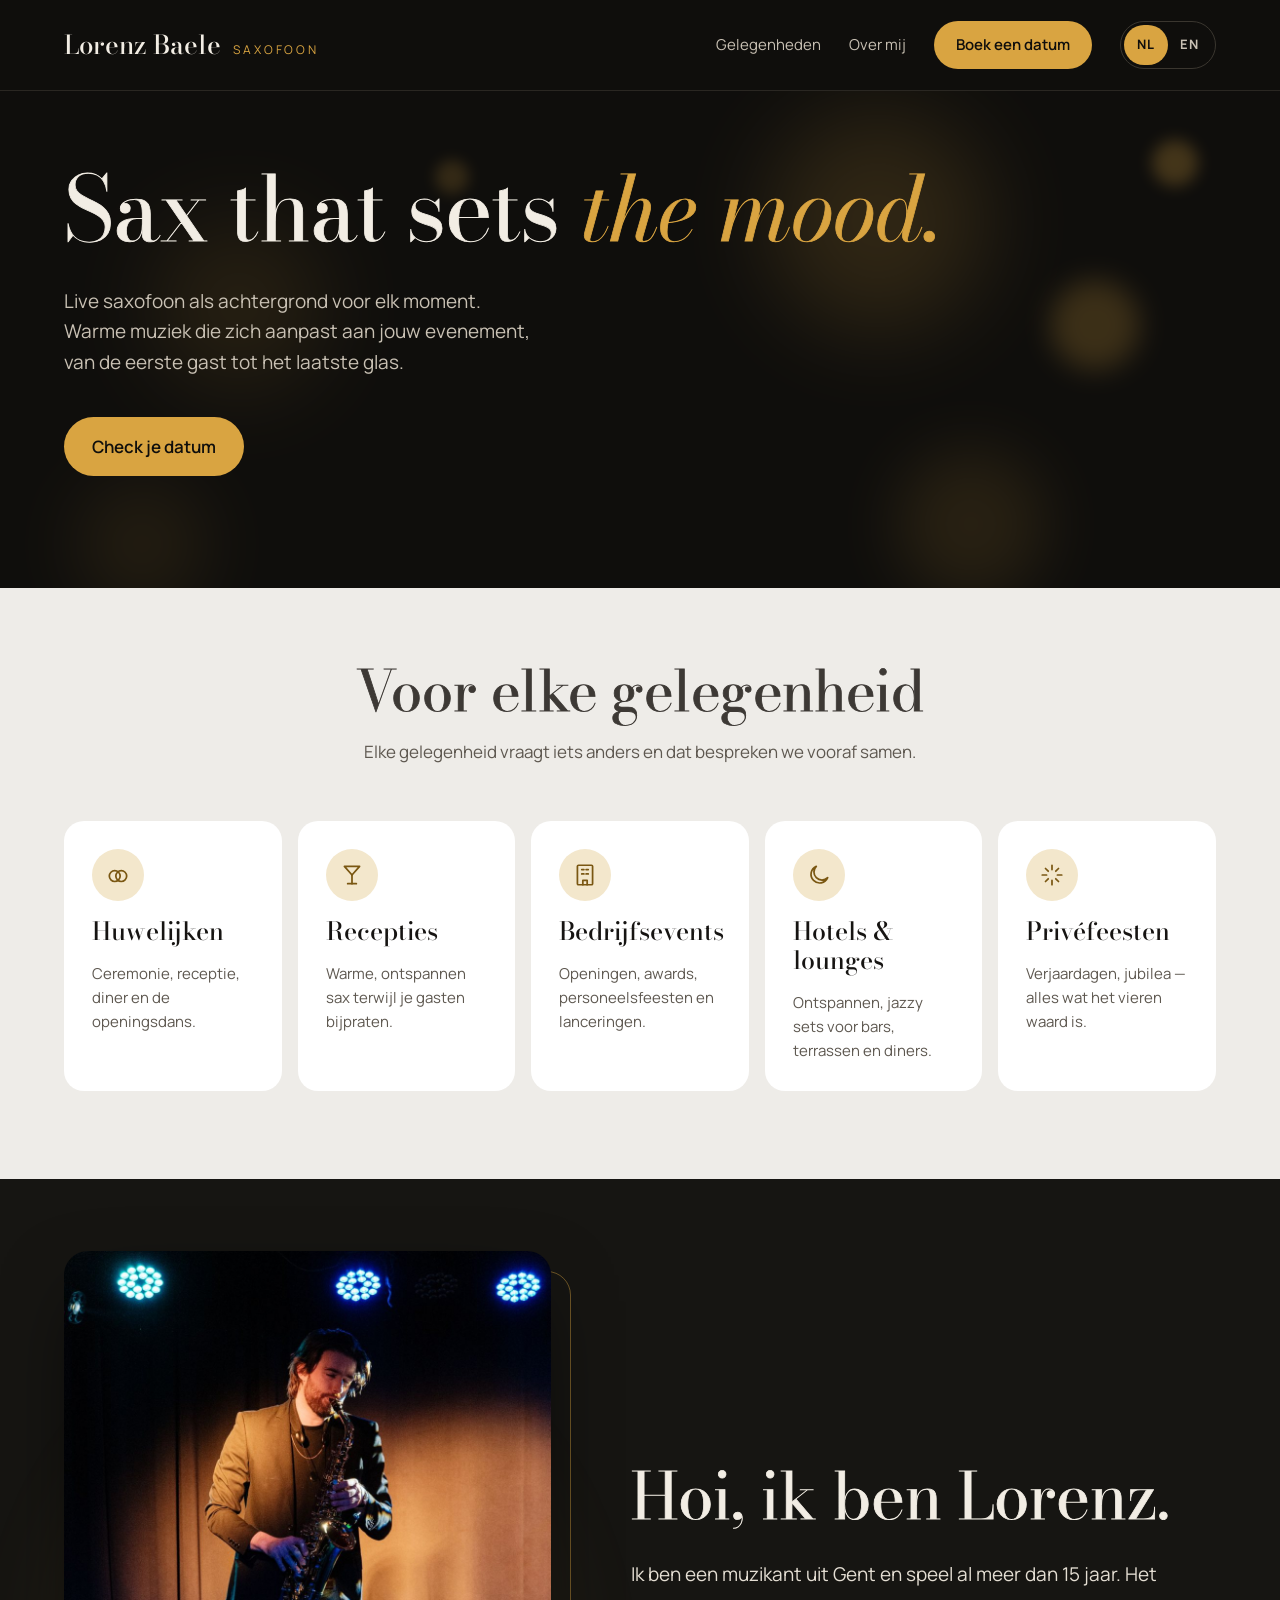
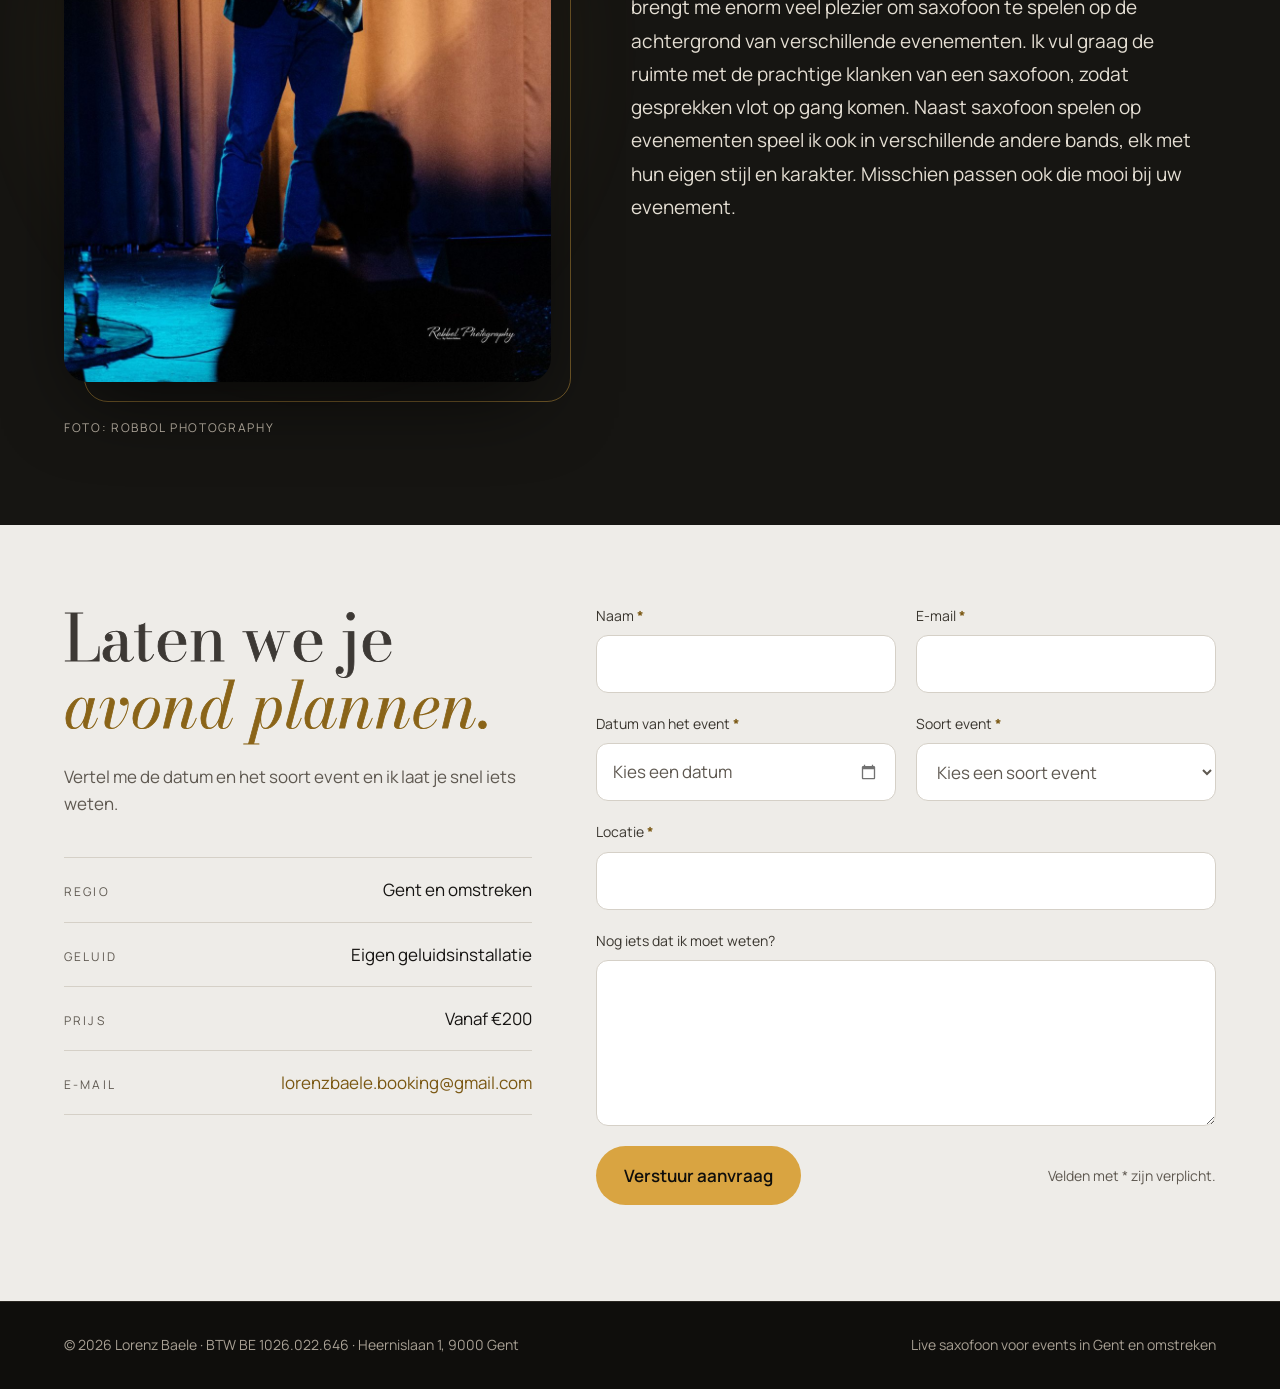
==== index.html @ 1023969e "Stage photo in about section and share preview - Replace the round portrait with a full stage photo," ====
<!doctype html>
<html lang="nl">
<head>
<meta charset="utf-8">
<meta name="viewport" content="width=device-width, initial-scale=1">
<title>Lorenz Baele — Live saxofoon</title>
<meta name="description" content="Live saxofoon als achtergrond voor elk moment, in Gent en omstreken. Warme muziek die zich aanpast aan jouw evenement.">
<meta name="theme-color" content="#0F0E0C">
<meta property="og:title" content="Lorenz Baele — Live saxofoon">
<meta property="og:description" content="Live saxofoon als achtergrond voor elk moment, in Gent en omstreken.">
<meta property="og:type" content="website">
<!-- Share image: switch to https://lorenzbaele.be/share.jpg once the domain is back -->
<meta property="og:image" content="https://lorenzbaele.github.io/lorenzbaele.be/share.jpg">
<meta property="og:image:width" content="1200">
<meta property="og:image:height" content="630">
<meta property="og:image:alt" content="Lorenz Baele speelt saxofoon op een podium">
<meta name="twitter:card" content="summary_large_image">
<link rel="preconnect" href="https://fonts.googleapis.com">
<link rel="preconnect" href="https://fonts.gstatic.com" crossorigin>
<link href="https://fonts.googleapis.com/css2?family=Bodoni+Moda:ital,opsz,wght@0,6..96,400..700;1,6..96,400..700&amp;family=Manrope:wght@400;500;600;700&amp;display=swap" rel="stylesheet">
<link rel="stylesheet" href="style.css">
</head>
<body>

<header class="site-header">
  <div class="container header-inner">
    <a href="#top" class="logo">
      <span class="logo-name">Lorenz Baele</span>
      <span class="logo-sub" data-i18n="logoSub">Saxofoon</span>
    </a>
    <div class="header-right">
      <nav class="main-nav" aria-label="Menu">
        <a href="#occasions" data-i18n="navOcc">Gelegenheden</a>
        <a href="#videos" data-i18n="navVid" hidden>Video's</a>
        <a href="#reviews" data-i18n="navRev" hidden>Reviews</a>
        <a href="#about" data-i18n="navAbout">Over mij</a>
        <a href="#contact" class="btn btn-gold btn-small" data-i18n="navBook">Boek een datum</a>
      </nav>
      <div class="lang-toggle" role="group" aria-label="Taal" data-i18n-attr="aria-label:langLabel">
        <button type="button" data-lang="nl" aria-pressed="true">NL</button>
        <button type="button" data-lang="en" aria-pressed="false">EN</button>
      </div>
    </div>
  </div>
</header>

<main>

  <div class="hero-wrap">
    <div class="bokeh" aria-hidden="true">
      <span style="left: 60%; top: 4%; width: 220px; height: 220px; opacity: 0.16; filter: blur(47px)"></span>
      <span style="left: 82%; top: 38%; width: 90px; height: 90px; opacity: 0.22; filter: blur(14px)"></span>
      <span style="left: 90%; top: 10%; width: 46px; height: 46px; opacity: 0.26; filter: blur(8px)"></span>
      <span style="left: 70%; top: 72%; width: 150px; height: 150px; opacity: 0.12; filter: blur(32px)"></span>
      <span style="left: 34%; top: 14%; width: 34px; height: 34px; opacity: 0.18; filter: blur(7px)"></span>
      <span style="left: 6%; top: 78%; width: 130px; height: 130px; opacity: 0.1; filter: blur(38px)"></span>
      <span style="left: 12%; top: 26%; width: 170px; height: 170px; opacity: 0.12; filter: blur(48px)"></span>
    </div>
    <section id="top" class="container hero">
      <div class="hero-text">
        <h1 lang="en" class="title">Sax that sets <em>the mood.</em></h1>
        <p class="hero-lead" data-i18n="heroLead">Live saxofoon als achtergrond voor elk moment. Warme muziek die zich aanpast aan jouw evenement, van de eerste gast tot het laatste glas.</p>
        <div class="hero-buttons">
          <a href="#contact" class="btn btn-gold" data-i18n="ctaPrimary">Check je datum</a>
          <a href="#videos" class="btn btn-outline" data-i18n="ctaSecondary" hidden>Bekijk video's</a>
        </div>
      </div>
      <!-- Banner video: verborgen tot er een video is, zie README.md -->
      <div class="hero-media" hidden>
        <div class="hero-video"></div>
      </div>
    </section>
  </div>

  <section id="occasions" class="section section-light">
    <div class="container">
      <div class="section-head">
        <h2 class="title title-gray" data-i18n="occTitle">Voor elke gelegenheid</h2>
        <p class="section-lead" data-i18n="occLead">Elke gelegenheid vraagt iets anders en dat bespreken we vooraf samen.</p>
      </div>
      <div class="cards">
        <div class="card">
          <div class="card-icon"><svg width="26" height="26" viewBox="0 0 24 24" fill="none" stroke="currentColor" stroke-width="1.6" stroke-linecap="round" stroke-linejoin="round" aria-hidden="true"><circle cx="9" cy="13" r="5"/><circle cx="15" cy="13" r="5"/></svg></div>
          <h3 data-i18n="o1t">Huwelijken</h3>
          <p data-i18n="o1d">Ceremonie, receptie, diner en de openingsdans.</p>
        </div>
        <div class="card">
          <div class="card-icon"><svg width="26" height="26" viewBox="0 0 24 24" fill="none" stroke="currentColor" stroke-width="1.6" stroke-linecap="round" stroke-linejoin="round" aria-hidden="true"><path d="M5 4h14l-7 8z"/><path d="M12 12v8"/><path d="M8 20h8"/></svg></div>
          <h3 data-i18n="o2t">Recepties</h3>
          <p data-i18n="o2d">Warme, ontspannen sax terwijl je gasten bijpraten.</p>
        </div>
        <div class="card">
          <div class="card-icon"><svg width="26" height="26" viewBox="0 0 24 24" fill="none" stroke="currentColor" stroke-width="1.6" stroke-linecap="round" stroke-linejoin="round" aria-hidden="true"><rect x="5" y="3" width="14" height="18" rx="1"/><path d="M9 7h2M13 7h2M9 11h2M13 11h2"/><path d="M10 21v-4h4v4"/></svg></div>
          <h3 data-i18n="o3t">Bedrijfsevents</h3>
          <p data-i18n="o3d">Openingen, awards, personeelsfeesten en lanceringen.</p>
        </div>
        <div class="card">
          <div class="card-icon"><svg width="26" height="26" viewBox="0 0 24 24" fill="none" stroke="currentColor" stroke-width="1.6" stroke-linecap="round" stroke-linejoin="round" aria-hidden="true"><path d="M20 14.5A8 8 0 1 1 9.5 4a6.5 6.5 0 0 0 10.5 10.5z"/></svg></div>
          <h3 data-i18n="o4t">Hotels &amp; lounges</h3>
          <p data-i18n="o4d">Ontspannen, jazzy sets voor bars, terrassen en diners.</p>
        </div>
        <div class="card">
          <div class="card-icon"><svg width="26" height="26" viewBox="0 0 24 24" fill="none" stroke="currentColor" stroke-width="1.6" stroke-linecap="round" stroke-linejoin="round" aria-hidden="true"><path d="M12 3v4M12 17v4M3 12h4M17 12h4M6 6l2.5 2.5M15.5 15.5L18 18M6 18l2.5-2.5M15.5 8.5L18 6"/></svg></div>
          <h3 data-i18n="o5t">Privéfeesten</h3>
          <p data-i18n="o5d">Verjaardagen, jubilea — alles wat het vieren waard is.</p>
        </div>
      </div>
    </div>
  </section>

  <!-- Video's: verborgen tot er video's zijn, zie README.md -->
  <section id="videos" class="section section-dark" hidden>
    <div class="container">
      <h2 class="title"><span data-i18n="vidTitleA">Bekijk me</span> <em data-i18n="vidTitleB">live</em></h2>
      <p class="videos-lead"><span data-i18n="vidLead">De eerste video's zijn in de maak. Benieuwd hoe het klinkt?</span> <a href="#contact" class="text-link" data-i18n="vidLink">Stuur me een bericht →</a></p>
      <!-- Video's: vervang een "video-ph" blok door een YouTube-embed, zie README.md -->
      <div class="videos">
        <figure class="video-main">
          <div class="video-ph"><span class="play-ring"><svg width="26" height="26" viewBox="0 0 24 24" fill="none" stroke="currentColor" stroke-width="1.5" stroke-linejoin="round" aria-hidden="true"><path d="M8 5l11 7-11 7z"/></svg></span></div>
          <figcaption><span class="video-title video-title-big" data-i18n="v1">Huwelijk — receptie</span><span class="video-meta" data-i18n="vMeta">Video volgt binnenkort</span></figcaption>
        </figure>
        <div class="video-side">
          <figure>
            <div class="video-ph"><svg width="26" height="26" viewBox="0 0 24 24" fill="none" stroke="currentColor" stroke-width="1.5" stroke-linejoin="round" aria-hidden="true"><path d="M8 5l11 7-11 7z"/></svg></div>
            <figcaption><span class="video-title" data-i18n="v2">Bedrijfsevent</span><span class="video-meta" data-i18n="vMeta">Video volgt binnenkort</span></figcaption>
          </figure>
          <figure>
            <div class="video-ph"><svg width="26" height="26" viewBox="0 0 24 24" fill="none" stroke="currentColor" stroke-width="1.5" stroke-linejoin="round" aria-hidden="true"><path d="M8 5l11 7-11 7z"/></svg></div>
            <figcaption><span class="video-title" data-i18n="v3">Hotel lounge</span><span class="video-meta" data-i18n="vMeta">Video volgt binnenkort</span></figcaption>
          </figure>
        </div>
      </div>
    </div>
  </section>

  <!-- Reviews: verborgen tot er echte reviews zijn, zie README.md -->
  <section id="reviews" class="section section-white" hidden>
    <div class="container section-head">
      <h2 class="title title-gray" data-i18n="revTitle">Reviews</h2>
    </div>
    <div class="marquee">
      <div class="marquee-track" id="reviews-track"></div>
    </div>
  </section>

  <section id="about" class="section section-dark">
    <div class="container about">
      <figure class="about-photo reveal">
        <div class="about-photo-media">
          <div class="about-photo-frame">
            <img src="lorenz-live.jpg" alt="Lorenz Baele speelt saxofoon op een podium" data-i18n-attr="alt:portraitAlt" width="1000" height="1500" loading="lazy">
          </div>
        </div>
        <figcaption><span data-i18n="photoCredit">Foto</span>: Robbol Photography</figcaption>
      </figure>
      <div class="about-body reveal">
        <h2 class="title title-about" data-i18n="aboutTitle">Hoi, ik ben Lorenz.</h2>
        <p class="about-text" data-i18n="aboutP1"></p>
      </div>
    </div>
  </section>

  <section id="contact" class="section section-light">
    <div class="container contact-inner">
      <div class="contact-info">
        <h2 class="title title-gray title-contact"><span data-i18n="contactTitleA">Laten we je</span> <em data-i18n="contactTitleB">avond plannen.</em></h2>
        <p class="contact-lead" data-i18n="contactLead">Vertel me de datum en het soort event en ik laat je snel iets weten.</p>
        <dl class="facts">
          <div><dt data-i18n="lblRegion">Regio</dt><dd data-i18n="regionText">Gent en omstreken</dd></div>
          <div><dt data-i18n="lblSound">Geluid</dt><dd data-i18n="soundText">Eigen geluidsinstallatie</dd></div>
          <div><dt data-i18n="priceLabel">Prijs</dt><dd data-i18n="priceText">Vanaf €200</dd></div>
          <div><dt data-i18n="lblEmail">E-mail</dt><dd><a href="mailto:lorenzbaele.booking@gmail.com">lorenzbaele.booking@gmail.com</a></dd></div>
        </dl>
      </div>
      <form class="booking-form" id="booking-form" novalidate>
        <div class="field"><label for="f-name" class="is-required" data-i18n="fName">Naam</label><input id="f-name" name="name" type="text" autocomplete="name" maxlength="100" required aria-describedby="err-name"><p class="field-error" id="err-name" hidden></p></div>
        <div class="field"><label for="f-email" class="is-required" data-i18n="fEmail">E-mail</label><input id="f-email" name="email" type="email" autocomplete="email" maxlength="254" required aria-describedby="err-email"><p class="field-error" id="err-email" hidden></p></div>
        <div class="field"><label for="f-date" class="is-required" data-i18n="fDate">Datum van het event</label><div class="date-wrap is-empty"><input id="f-date" name="date" type="date" required aria-describedby="err-date"><span class="date-placeholder" data-i18n="datePlaceholder" aria-hidden="true">Kies een datum</span></div><p class="field-error" id="err-date" hidden></p></div>
        <div class="field"><label for="f-type" class="is-required" data-i18n="fType">Soort event</label><select id="f-type" name="type" data-options="options" required aria-describedby="err-type"></select><p class="field-error" id="err-type" hidden></p></div>
        <div class="field field-wide"><label for="f-loc" class="is-required" data-i18n="fLoc">Locatie</label><input id="f-loc" name="location" type="text" maxlength="150" required aria-describedby="err-location"><p class="field-error" id="err-location" hidden></p></div>
        <div class="field field-wide"><label for="f-msg" data-i18n="fMsg">Nog iets dat ik moet weten?</label><textarea id="f-msg" name="message" rows="5" maxlength="2000"></textarea></div>
        <!-- Spam trap: hidden from visitors, bots tick it and Web3Forms drops the submission -->
        <input type="checkbox" name="botcheck" tabindex="-1" autocomplete="off" hidden>
        <div class="form-footer field-wide">
          <button type="submit" class="btn btn-gold" data-i18n="fSend">Verstuur aanvraag</button>
          <p class="form-note" data-i18n="formNote">Velden met * zijn verplicht.</p>
        </div>
        <p class="form-status field-wide" id="form-status" role="status" hidden></p>
      </form>
    </div>
  </section>

</main>

<footer class="site-footer">
  <div class="container footer-inner">
    <span>© 2026 Lorenz Baele · <span data-i18n="vatLabel">BTW</span> BE 1026.022.646 · Heernislaan 1, 9000 Gent</span>
    <span data-i18n="footer">Live saxofoon voor events in Gent en omstreken</span>
  </div>
</footer>

<script src="main.js"></script>
</body>
</html>
---- style.css ----
/* ===== Lorenz Baele — website ===== */

:root {
  --ink-950: #0F0E0C;
  --ink-900: #161512;
  --ink-850: #1A1815;
  --ink-800: #22201B;
  --line-dark: #2A2722;
  --line-dark-2: #3A362F;
  --line-dark-3: #4A453C;

  --cream: #F2EDE4;
  --cream-2: #E4DED3;
  --muted-on-dark: #C9C1B4;
  --muted-on-dark-2: #A8A094;

  --paper: #EEECE8;
  --white: #FFFFFF;
  --gold-tint: #F3E7CC;
  --line-light: #D5D0C7;

  --text-on-light: #161412;
  --title-gray: #3D3935;
  --muted-on-light: #5E5850;
  --label-on-light: #3A362F;

  --gold: #D9A441;
  --gold-hover: #F0C46A;
  --gold-dark: #7A5712;
  --gold-dark-2: #8A6418;

  --serif: 'Bodoni Moda', Georgia, serif;
  --sans: 'Manrope', system-ui, -apple-system, 'Segoe UI', sans-serif;
}

*, *::before, *::after { box-sizing: border-box; }

/* Elements with the hidden attribute stay hidden, even when a class sets display */
[hidden] { display: none !important; }

html { scroll-behavior: smooth; }
@media (prefers-reduced-motion: reduce) { html { scroll-behavior: auto; } }

body {
  margin: 0;
  background: var(--ink-950);
  color: var(--cream);
  font-family: var(--sans);
  font-size: 17px;
  line-height: 1.6;
  -webkit-font-smoothing: antialiased;
}

img { max-width: 100%; }
a { color: var(--gold); }
a:hover { color: var(--gold-hover); }
input, select, textarea, button { font: inherit; }
:focus-visible { outline: 2px solid var(--gold); outline-offset: 3px; }

section[id] { scroll-margin-top: 16px; }

.container { max-width: 1200px; margin: 0 auto; padding-left: 24px; padding-right: 24px; }

/* ----- Titles ----- */
.title {
  margin: 0;
  font-family: var(--serif);
  font-weight: 400;
  -webkit-text-stroke: 0.8px currentColor;
  line-height: 1.1;
}
.title em { color: var(--gold); }
.title-gray { color: var(--title-gray); }

/* ----- Buttons ----- */
.btn {
  display: inline-block;
  text-decoration: none;
  font-weight: 600;
  border-radius: 999px;
  padding: 16px 28px;
  border: 0;
  cursor: pointer;
}
.btn-gold { background: var(--gold); color: var(--ink-950); }
.btn-gold:hover { background: var(--gold-hover); color: var(--ink-950); }
.btn-outline { color: var(--cream); border: 1px solid var(--line-dark-3); padding: 15px 28px; }
.btn-outline:hover { color: var(--cream); border-color: var(--gold); }
.btn-small { padding: 12px 22px; }

/* ----- Header ----- */
.site-header { border-bottom: 1px solid var(--line-dark); }
.header-inner {
  padding-top: 16px; padding-bottom: 16px;
  display: flex; flex-wrap: wrap; align-items: center; justify-content: space-between;
  gap: 12px 32px;
}
.logo { text-decoration: none; color: var(--cream); display: flex; align-items: baseline; gap: 12px; padding: 8px 0; }
.logo:hover { color: var(--cream); }
.logo-name { font-family: var(--serif); font-size: 26px; font-weight: 500; }
.logo-sub { font-size: 12px; letter-spacing: 0.24em; text-transform: uppercase; color: var(--gold); }
.header-right { display: flex; flex-wrap: wrap; align-items: center; gap: 12px 28px; }
.main-nav { display: flex; flex-wrap: wrap; align-items: center; gap: 0 28px; font-size: 15px; }
.main-nav a:not(.btn) { color: var(--muted-on-dark); text-decoration: none; padding: 12px 0; }
.main-nav a:not(.btn):hover { color: var(--cream); }

.lang-toggle { display: flex; border: 1px solid var(--line-dark-2); border-radius: 999px; padding: 3px; }
.lang-toggle button {
  min-height: 40px; min-width: 44px; border: 0; border-radius: 999px; padding: 0 12px;
  font-size: 13px; font-weight: 700; letter-spacing: 0.08em; cursor: pointer;
  background: transparent; color: var(--muted-on-dark);
}
.lang-toggle button[aria-pressed="true"] { background: var(--gold); color: var(--ink-950); }

/* ----- Hero ----- */
.hero-wrap { position: relative; overflow: hidden; }
.bokeh { position: absolute; inset: 0; pointer-events: none; }
.bokeh span { position: absolute; border-radius: 999px; background: var(--gold); }

.hero {
  position: relative;
  padding-top: 72px; padding-bottom: 112px;
  display: flex; flex-wrap: wrap; gap: 56px; align-items: center;
}
.hero-text { flex: 1 1 440px; min-width: 0; }
.hero h1 { font-size: clamp(52px, 7vw, 100px); line-height: 1.02; letter-spacing: -0.01em; }
.hero-lead { margin: 32px 0 0; max-width: 480px; color: var(--muted-on-dark); font-size: 19px; }
.hero-buttons { margin-top: 40px; display: flex; flex-wrap: wrap; gap: 12px; }

.hero-media { flex: 1 1 420px; min-width: 0; display: flex; justify-content: center; }
.hero-video {
  position: relative;
  width: 100%; max-width: 440px;
  aspect-ratio: 3 / 4;
  border-radius: 24px;
  overflow: hidden;
  background: var(--ink-850);
}
.hero-video iframe {
  position: absolute; left: 0; top: 50%;
  width: 100%; aspect-ratio: 9 / 16; height: auto;
  transform: translateY(-50%);
  border: 0;
  pointer-events: none;
}

/* ----- Sections ----- */
.section { padding: 72px 0 88px; }
.section-light { background: var(--paper); color: var(--text-on-light); }
.section-white { background: var(--white); color: var(--text-on-light); }
.section-dark { background: var(--ink-900); color: var(--cream); }

.section-head { text-align: center; margin-bottom: 56px; }
.section-head .title { font-size: clamp(36px, 4.5vw, 56px); margin-bottom: 16px; }
.section-lead { margin: 0 auto; max-width: 720px; color: var(--muted-on-light); }

/* ----- Occasions ----- */
.cards { display: grid; grid-template-columns: repeat(auto-fit, minmax(200px, 1fr)); gap: 16px; }
.card { background: var(--white); border-radius: 20px; padding: 28px; display: flex; flex-direction: column; gap: 16px; }
.card-icon {
  width: 52px; height: 52px; border-radius: 999px; background: var(--gold-tint); color: var(--gold-dark);
  display: flex; align-items: center; justify-content: center;
}
.card h3 { margin: 0; font-family: var(--serif); font-weight: 500; font-size: 25px; line-height: 1.15; }
.card p { margin: 0; color: var(--muted-on-light); font-size: 15px; }

/* ----- Videos ----- */
#videos .title { font-size: clamp(36px, 4.5vw, 56px); margin-bottom: 16px; }
.videos-lead { margin: 0 0 48px; color: var(--muted-on-dark); max-width: 560px; }
.text-link { font-weight: 600; text-decoration: none; white-space: nowrap; }
.videos { display: flex; flex-wrap: wrap; gap: 24px; }
.videos figure { margin: 0; }
.video-main { flex: 2 1 560px; min-width: 0; }
.video-side { flex: 1 1 300px; min-width: 0; display: flex; flex-direction: column; gap: 24px; }
.video-ph {
  aspect-ratio: 16 / 9; background: var(--ink-800); border-radius: 20px; color: var(--gold);
  display: flex; align-items: center; justify-content: center; overflow: hidden;
}
.video-ph iframe { width: 100%; height: 100%; border: 0; }
.play-ring {
  width: 80px; height: 80px; border-radius: 999px; border: 1px solid var(--gold);
  display: flex; align-items: center; justify-content: center;
}
.videos figcaption { margin-top: 12px; display: flex; justify-content: space-between; gap: 16px; flex-wrap: wrap; }
.video-main figcaption { margin-top: 16px; }
.video-title { font-family: var(--serif); font-size: 19px; }
.video-title-big { font-size: 22px; }
.video-meta { color: var(--muted-on-dark-2); font-size: 14px; }

/* ----- Reviews ----- */
#reviews .section-head { margin-bottom: 44px; }
#reviews .section-head .title { margin-bottom: 0; }
.marquee { overflow: hidden; }
.marquee-track { display: flex; width: max-content; animation: marquee 90s linear infinite; }
.marquee:hover .marquee-track { animation-play-state: paused; }
@keyframes marquee { from { transform: translateX(0); } to { transform: translateX(-50%); } }
@media (prefers-reduced-motion: reduce) {
  .marquee-track { animation: none; }
  .marquee { overflow-x: auto; }
}
.review { padding-right: 20px; }
.review figure {
  margin: 0; width: 360px; background: var(--paper); border-radius: 20px; padding: 28px;
  display: flex; flex-direction: column; gap: 20px; height: 100%;
}
.stars { display: flex; gap: 4px; color: var(--gold); }
.review blockquote { margin: 0; font-family: var(--serif); font-style: italic; font-size: 22px; line-height: 1.35; }
.review figcaption { font-size: 12px; letter-spacing: 0.14em; text-transform: uppercase; color: var(--muted-on-light); }

/* ----- About ----- */
.about {
  display: grid; grid-template-columns: minmax(0, 5fr) minmax(0, 6fr);
  gap: 80px; align-items: center;
}
#about { overflow: hidden; } /* the glow and frame reach past the edge on small screens */
.about-photo { margin: 0; }
.about-photo-media { position: relative; }
/* Soft gold glow behind the photo, like the stage light in it */
.about-photo-media::before {
  content: ""; position: absolute; inset: 10% -12% 0 -12%; z-index: 0;
  background: radial-gradient(closest-side, rgba(217, 164, 65, 0.22), transparent);
  filter: blur(30px); pointer-events: none;
}
/* Thin gold frame offset behind the photo */
.about-photo-media::after {
  content: ""; position: absolute; top: 20px; left: 20px; right: -20px; bottom: -20px; z-index: 0;
  border: 1px solid rgba(217, 164, 65, 0.45); border-radius: 24px; pointer-events: none;
}
.about-photo-frame {
  position: relative; z-index: 1; overflow: hidden; border-radius: 24px;
  aspect-ratio: 2 / 3; background: var(--ink-850);
  box-shadow: 0 30px 80px -20px rgba(0, 0, 0, 0.7);
}
.about-photo-frame img {
  display: block; width: 100%; height: 100%; object-fit: cover;
  transition: transform 1.6s cubic-bezier(0.2, 0.7, 0.2, 1);
}
.about-photo:hover .about-photo-frame img { transform: scale(1.03); }
.about-photo figcaption {
  position: relative; z-index: 1; margin-top: 36px;
  font-size: 12px; letter-spacing: 0.14em; text-transform: uppercase; color: var(--muted-on-dark-2);
}
.title-about { font-size: clamp(40px, 5vw, 64px); line-height: 1.05; margin-bottom: 28px; }
.about-text { margin: 0; font-size: 19px; line-height: 1.75; color: var(--cream-2); max-width: 560px; }

@media (max-width: 860px) {
  .about { grid-template-columns: 1fr; gap: 56px; }
  .about-photo { width: 100%; max-width: 420px; margin: 0 auto; }
  .about-photo-media::after { top: 14px; left: 14px; right: -14px; bottom: -14px; }
  .about-photo figcaption { margin-top: 28px; }
}

/* Fade in when scrolled into view; main.js adds .reveal-on so the page still shows everything without JavaScript */
.reveal-on .reveal {
  opacity: 0; transform: translateY(28px);
  transition: opacity 1s ease, transform 1s cubic-bezier(0.2, 0.7, 0.2, 1);
}
.reveal-on .reveal.is-visible { opacity: 1; transform: none; }
.reveal-on .about-body.reveal { transition-delay: 0.15s; }
@media (prefers-reduced-motion: reduce) {
  .reveal-on .reveal { opacity: 1; transform: none; transition: none; }
  .about-photo-frame img { transition: none; }
  .about-photo:hover .about-photo-frame img { transform: none; }
}

/* ----- Contact ----- */
#contact { padding: 80px 0 96px; }
.contact-inner { display: flex; flex-wrap: wrap; gap: 64px; }
.contact-info { flex: 1 1 340px; min-width: 0; }
.title-contact { font-size: clamp(40px, 5vw, 64px); line-height: 1.05; margin-bottom: 24px; }
.title-contact em { color: var(--gold-dark-2); }
.contact-lead { margin: 0 0 40px; color: var(--muted-on-light); }
.facts { margin: 0; border-top: 1px solid var(--line-light); }
.facts > div {
  display: flex; flex-wrap: wrap; justify-content: space-between; align-items: baseline;
  gap: 8px 24px; padding: 18px 0; border-bottom: 1px solid var(--line-light);
}
.facts dt { font-size: 12px; letter-spacing: 0.18em; text-transform: uppercase; color: var(--muted-on-light); }
.facts dd { margin: 0; color: var(--text-on-light); }
.facts a { text-decoration: none; color: var(--gold-dark); }
.facts a:hover { color: var(--text-on-light); }

.booking-form {
  flex: 1.4 1 440px; min-width: 0;
  display: grid; grid-template-columns: repeat(auto-fit, minmax(220px, 1fr)); gap: 20px;
  align-content: start;
}
.field { display: flex; flex-direction: column; gap: 8px; }
.field-wide { grid-column: 1 / -1; }
.field label { font-size: 14px; color: var(--label-on-light); }
/* Asterisk via CSS, so it survives the language switch replacing the label text */
.field label.is-required::after { content: " *"; color: var(--gold-dark); font-weight: 700; }
.form-footer { display: flex; flex-wrap: wrap; align-items: center; justify-content: space-between; gap: 12px 24px; }
.form-note { margin: 0 0 0 auto; font-size: 14px; color: var(--muted-on-light); }
.field input, .field select, .field textarea {
  background: var(--white); border: 1px solid var(--line-light); border-radius: 12px;
  color: var(--text-on-light); padding: 14px 16px; color-scheme: light; width: 100%;
}
.field textarea { resize: vertical; }
/* Same height for text, date and select fields, which browsers size differently */
.field input, .field select { height: 58px; padding-top: 0; padding-bottom: 0; }
/* Required select still on its placeholder option: grey like a placeholder */
.field select:invalid { color: var(--muted-on-light); }
.field select option { color: var(--text-on-light); }

/* Date field: own placeholder over the browser's "dd/mm/yyyy" text while empty */
.date-wrap { position: relative; }
.date-wrap input { cursor: pointer; }
.date-wrap input::-webkit-calendar-picker-indicator { cursor: pointer; opacity: 0.55; }
.date-wrap input::-webkit-calendar-picker-indicator:hover { opacity: 1; }
.date-wrap.is-empty:not(:focus-within) input { color: transparent; }
.date-placeholder {
  position: absolute; left: 17px; top: 50%; transform: translateY(-50%);
  color: var(--muted-on-light); pointer-events: none;
}
.date-wrap:not(.is-empty) .date-placeholder,
.date-wrap:focus-within .date-placeholder { display: none; }
.field [aria-invalid="true"] { border-color: #B3261E; }
.field-error { margin: 0; color: #B3261E; font-size: 14px; }
.form-status { margin: 0; padding: 14px 16px; border-radius: 12px; background: var(--gold-tint); color: var(--text-on-light); }
.form-status-error { background: #F9DEDC; color: #8C1D18; }
.booking-form button[disabled] { opacity: 0.6; cursor: wait; }

/* ----- Footer ----- */
.site-footer { border-top: 1px solid var(--line-dark); }
.footer-inner {
  padding-top: 32px; padding-bottom: 32px;
  display: flex; flex-wrap: wrap; justify-content: space-between; gap: 12px;
  font-size: 14px; color: var(--muted-on-dark-2);
}
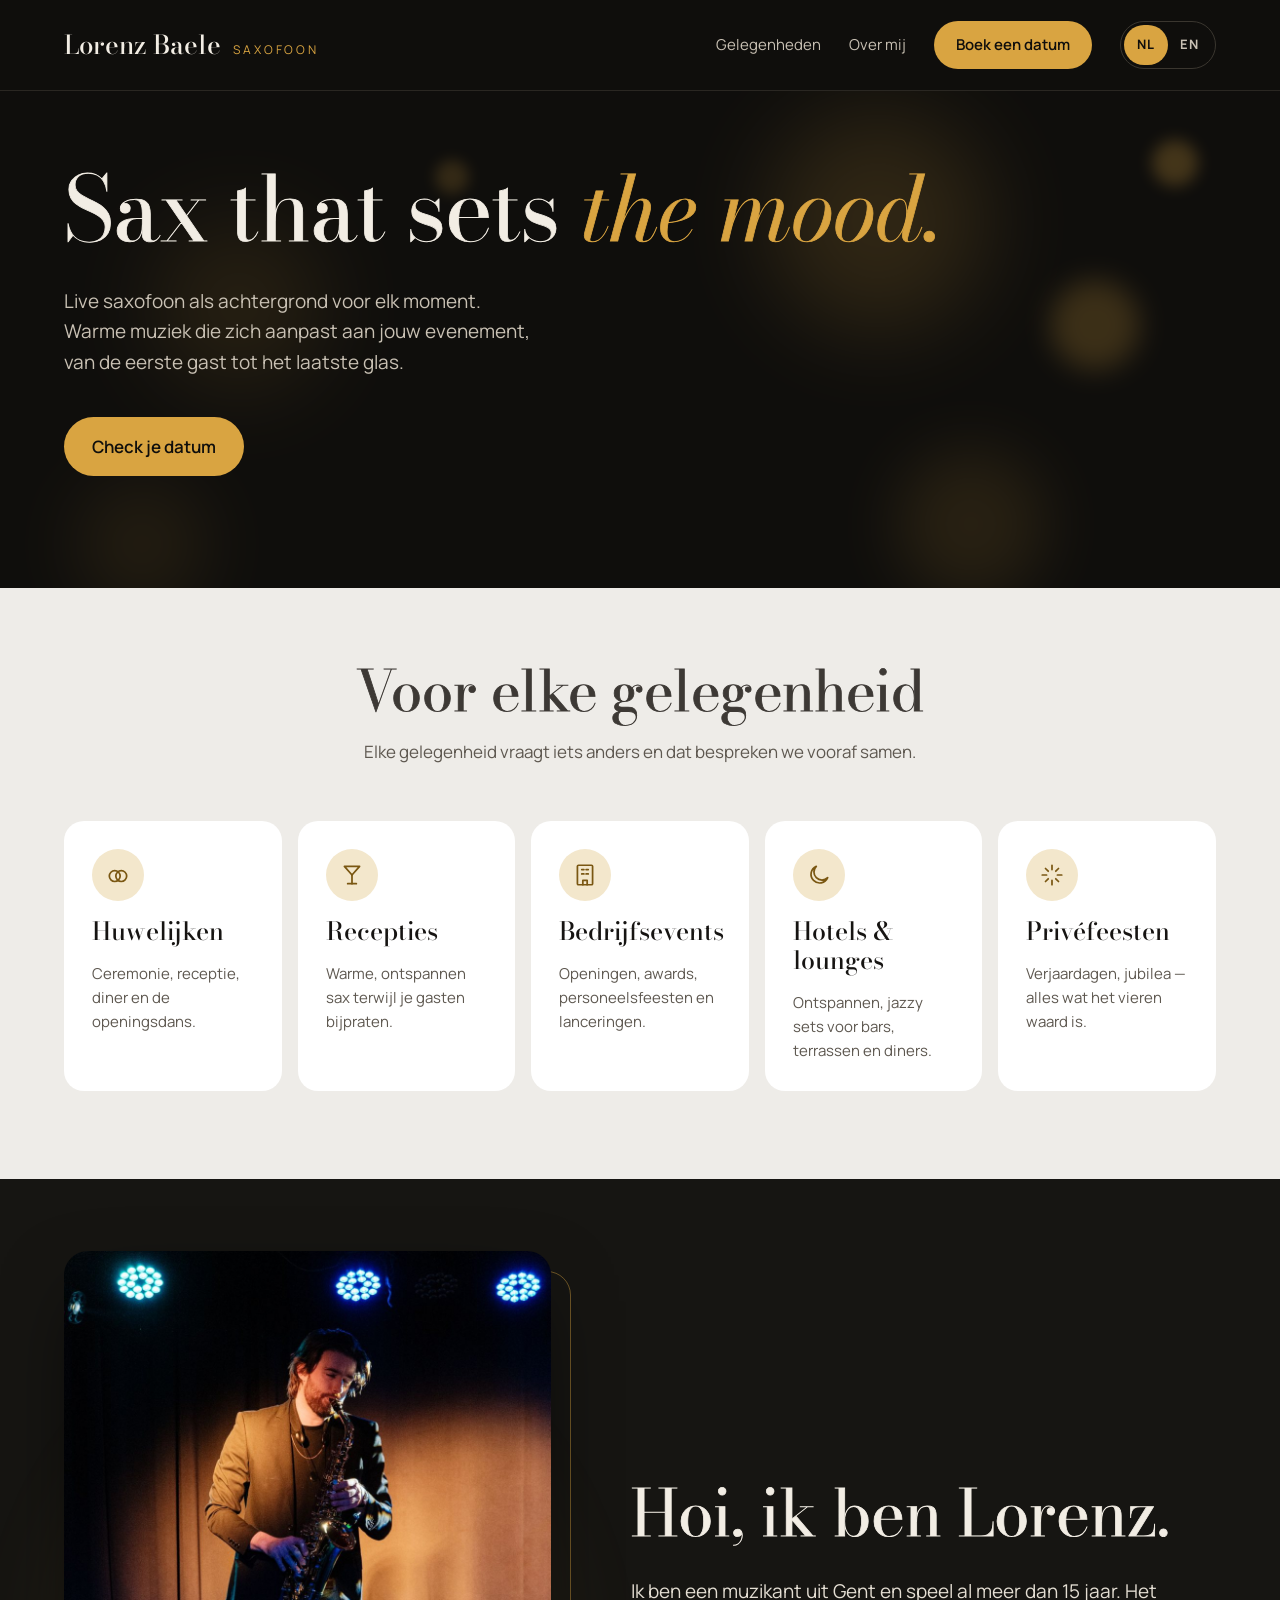
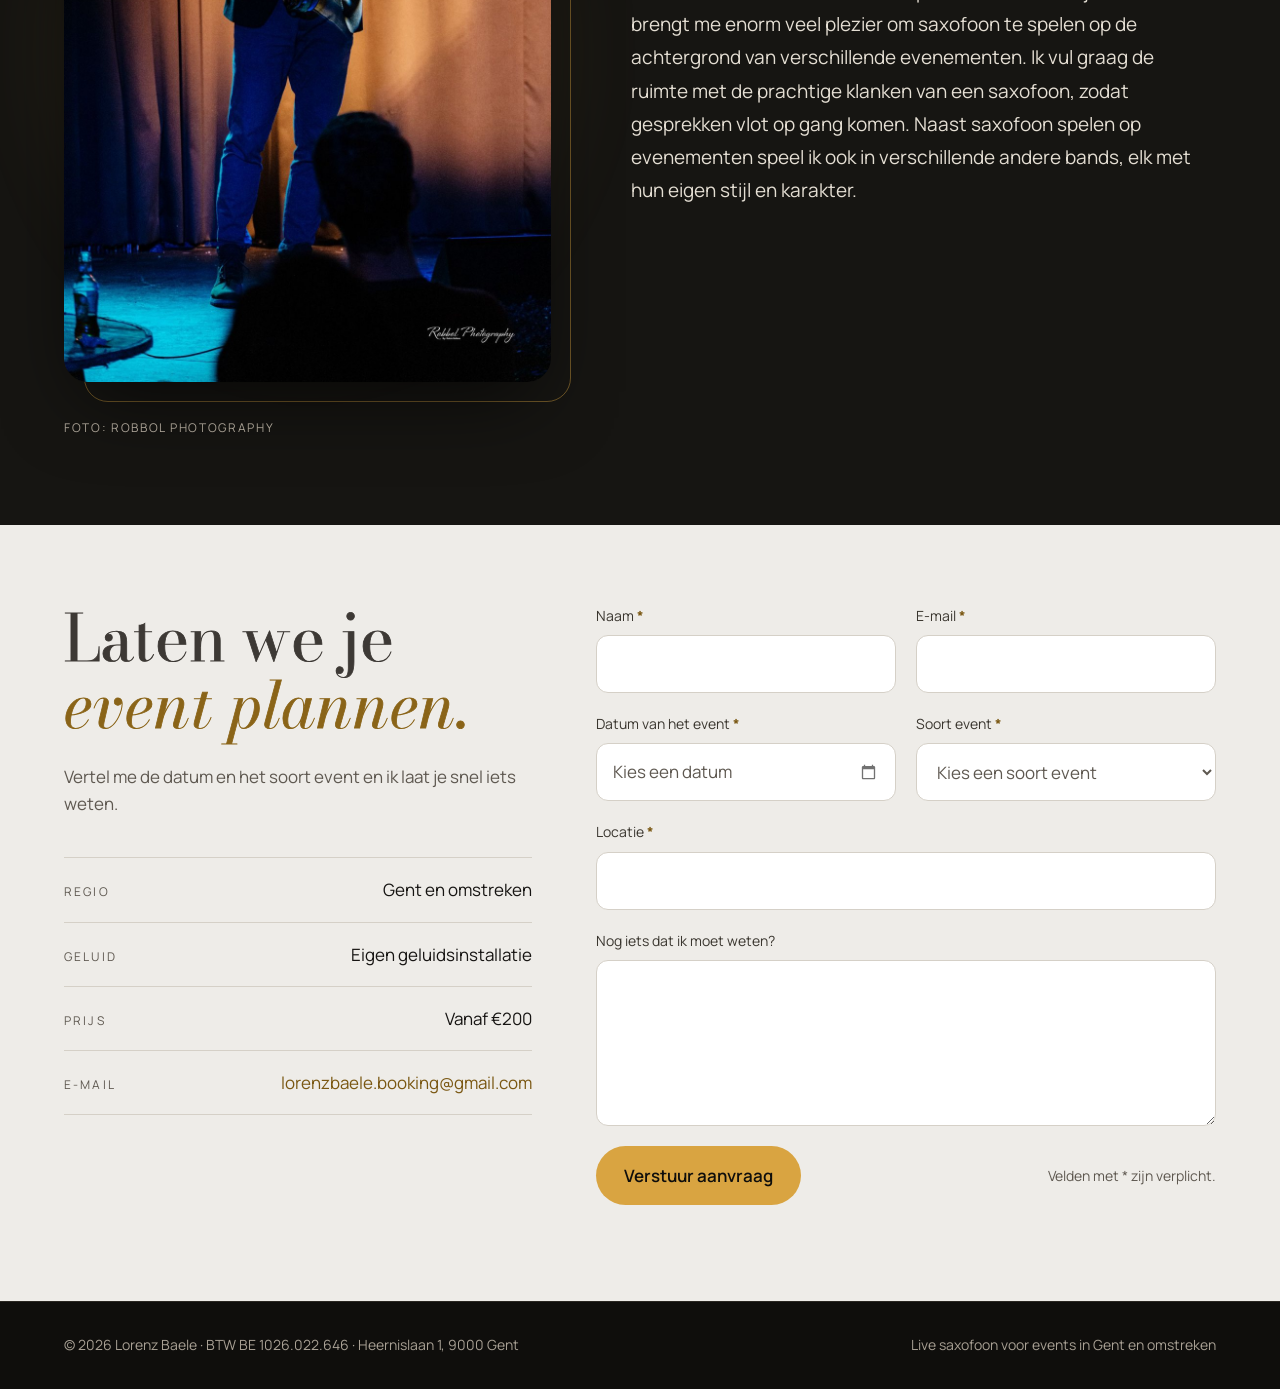
==== commit 891a21ad: "Contact heading: event instead of evening - Change "avond" to "event" and "evening" to "event" in th" ====
--- a/index.html
+++ b/index.html
@@ -163,7 +163,7 @@
   <section id="contact" class="section section-light">
     <div class="container contact-inner">
       <div class="contact-info">
-        <h2 class="title title-gray title-contact"><span data-i18n="contactTitleA">Laten we je</span> <em data-i18n="contactTitleB">avond plannen.</em></h2>
+        <h2 class="title title-gray title-contact"><span data-i18n="contactTitleA">Laten we je</span> <em data-i18n="contactTitleB">event plannen.</em></h2>
         <p class="contact-lead" data-i18n="contactLead">Vertel me de datum en het soort event en ik laat je snel iets weten.</p>
         <dl class="facts">
           <div><dt data-i18n="lblRegion">Regio</dt><dd data-i18n="regionText">Gent en omstreken</dd></div>
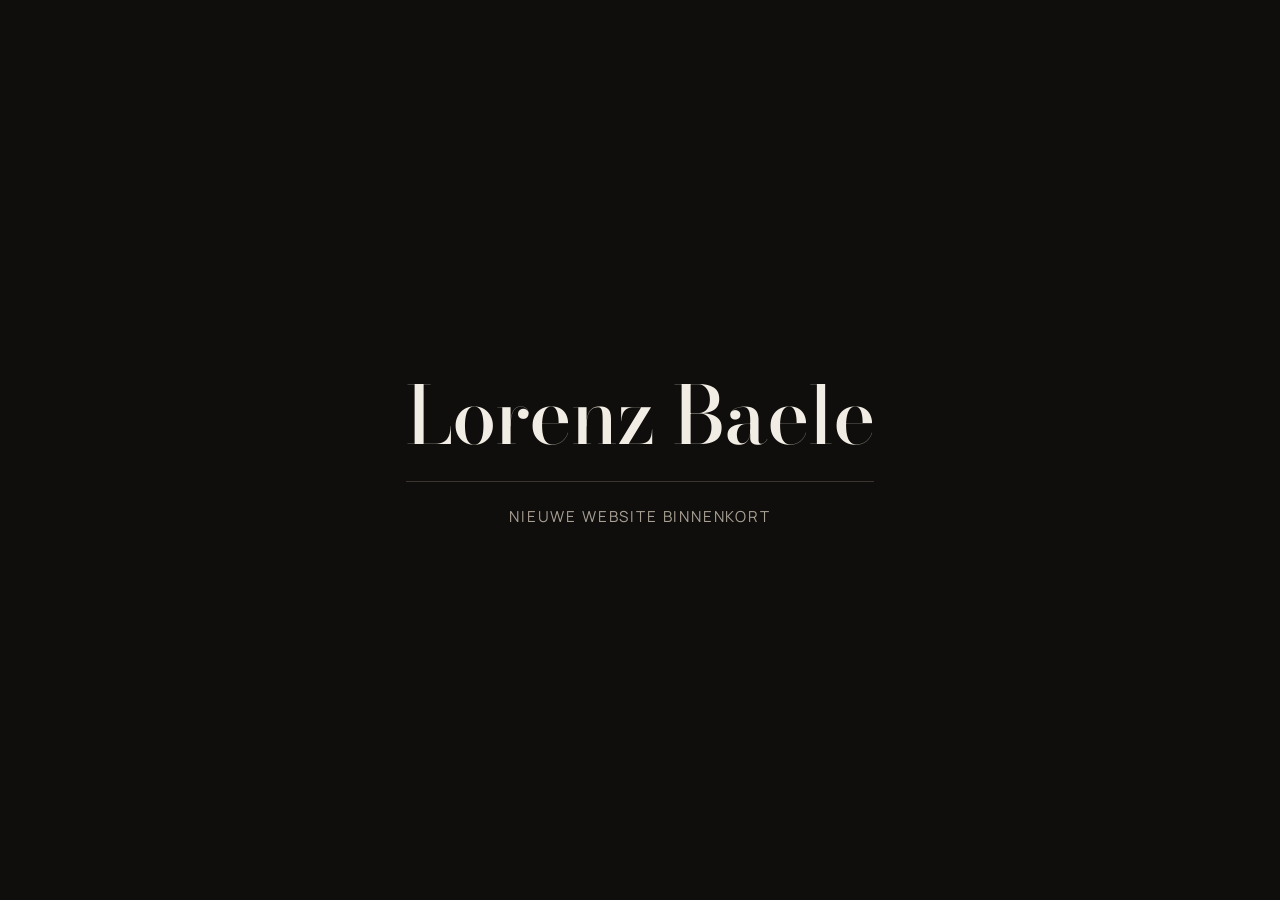
==== commit 5826cdef: "Placeholder page for the new site Co-Authored-By: Claude Opus 5.5 <noreply@anthropic.com>" ====
--- a/index.html
+++ b/index.html
@@ -3,202 +3,52 @@
 <head>
 <meta charset="utf-8">
 <meta name="viewport" content="width=device-width, initial-scale=1">
-<title>Lorenz Baele — Live saxofoon</title>
-<meta name="description" content="Live saxofoon als achtergrond voor elk moment, in Gent en omstreken. Warme muziek die zich aanpast aan jouw evenement.">
+<title>Lorenz Baele</title>
+<meta name="description" content="Nieuwe website binnenkort.">
 <meta name="theme-color" content="#0F0E0C">
-<meta property="og:title" content="Lorenz Baele — Live saxofoon">
-<meta property="og:description" content="Live saxofoon als achtergrond voor elk moment, in Gent en omstreken.">
-<meta property="og:type" content="website">
-<!-- Share image: switch to https://lorenzbaele.be/share.jpg once the domain is back -->
-<meta property="og:image" content="https://lorenzbaele.github.io/lorenzbaele.be/share.jpg">
-<meta property="og:image:width" content="1200">
-<meta property="og:image:height" content="630">
-<meta property="og:image:alt" content="Lorenz Baele speelt saxofoon op een podium">
-<meta name="twitter:card" content="summary_large_image">
 <link rel="preconnect" href="https://fonts.googleapis.com">
 <link rel="preconnect" href="https://fonts.gstatic.com" crossorigin>
-<link href="https://fonts.googleapis.com/css2?family=Bodoni+Moda:ital,opsz,wght@0,6..96,400..700;1,6..96,400..700&amp;family=Manrope:wght@400;500;600;700&amp;display=swap" rel="stylesheet">
-<link rel="stylesheet" href="style.css">
+<link href="https://fonts.googleapis.com/css2?family=Bodoni+Moda:opsz,wght@6..96,400..700&amp;family=Manrope:wght@400;500&amp;display=swap" rel="stylesheet">
+<style>
+  :root {
+    --bg: #0F0E0C;
+    --text: #F2EDE4;
+    --muted: #A8A094;
+    --line: #3A362F;
+  }
+  * { box-sizing: border-box; margin: 0; }
+  html, body { height: 100%; }
+  body {
+    background: var(--bg);
+    color: var(--text);
+    font-family: Manrope, system-ui, sans-serif;
+    display: grid;
+    place-items: center;
+    padding: 24px 16px;
+    text-align: center;
+  }
+  h1 {
+    font-family: "Bodoni Moda", Georgia, serif;
+    font-weight: 500;
+    font-size: clamp(2.5rem, 9vw, 5rem);
+    letter-spacing: -0.01em;
+    line-height: 1.05;
+  }
+  p {
+    margin-top: 1.5rem;
+    padding-top: 1.5rem;
+    border-top: 1px solid var(--line);
+    color: var(--muted);
+    font-size: 0.95rem;
+    letter-spacing: 0.12em;
+    text-transform: uppercase;
+  }
+</style>
 </head>
 <body>
-
-<header class="site-header">
-  <div class="container header-inner">
-    <a href="#top" class="logo">
-      <span class="logo-name">Lorenz Baele</span>
-      <span class="logo-sub" data-i18n="logoSub">Saxofoon</span>
-    </a>
-    <div class="header-right">
-      <nav class="main-nav" aria-label="Menu">
-        <a href="#occasions" data-i18n="navOcc">Gelegenheden</a>
-        <a href="#videos" data-i18n="navVid" hidden>Video's</a>
-        <a href="#reviews" data-i18n="navRev" hidden>Reviews</a>
-        <a href="#about" data-i18n="navAbout">Over mij</a>
-        <a href="#contact" class="btn btn-gold btn-small" data-i18n="navBook">Boek een datum</a>
-      </nav>
-      <div class="lang-toggle" role="group" aria-label="Taal" data-i18n-attr="aria-label:langLabel">
-        <button type="button" data-lang="nl" aria-pressed="true">NL</button>
-        <button type="button" data-lang="en" aria-pressed="false">EN</button>
-      </div>
-    </div>
-  </div>
-</header>
-
-<main>
-
-  <div class="hero-wrap">
-    <div class="bokeh" aria-hidden="true">
-      <span style="left: 60%; top: 4%; width: 220px; height: 220px; opacity: 0.16; filter: blur(47px)"></span>
-      <span style="left: 82%; top: 38%; width: 90px; height: 90px; opacity: 0.22; filter: blur(14px)"></span>
-      <span style="left: 90%; top: 10%; width: 46px; height: 46px; opacity: 0.26; filter: blur(8px)"></span>
-      <span style="left: 70%; top: 72%; width: 150px; height: 150px; opacity: 0.12; filter: blur(32px)"></span>
-      <span style="left: 34%; top: 14%; width: 34px; height: 34px; opacity: 0.18; filter: blur(7px)"></span>
-      <span style="left: 6%; top: 78%; width: 130px; height: 130px; opacity: 0.1; filter: blur(38px)"></span>
-      <span style="left: 12%; top: 26%; width: 170px; height: 170px; opacity: 0.12; filter: blur(48px)"></span>
-    </div>
-    <section id="top" class="container hero">
-      <div class="hero-text">
-        <h1 lang="en" class="title">Sax that sets <em>the mood.</em></h1>
-        <p class="hero-lead" data-i18n="heroLead">Live saxofoon als achtergrond voor elk moment. Warme muziek die zich aanpast aan jouw evenement, van de eerste gast tot het laatste glas.</p>
-        <div class="hero-buttons">
-          <a href="#contact" class="btn btn-gold" data-i18n="ctaPrimary">Check je datum</a>
-          <a href="#videos" class="btn btn-outline" data-i18n="ctaSecondary" hidden>Bekijk video's</a>
-        </div>
-      </div>
-      <!-- Banner video: verborgen tot er een video is, zie README.md -->
-      <div class="hero-media" hidden>
-        <div class="hero-video"></div>
-      </div>
-    </section>
-  </div>
-
-  <section id="occasions" class="section section-light">
-    <div class="container">
-      <div class="section-head">
-        <h2 class="title title-gray" data-i18n="occTitle">Voor elke gelegenheid</h2>
-        <p class="section-lead" data-i18n="occLead">Elke gelegenheid vraagt iets anders en dat bespreken we vooraf samen.</p>
-      </div>
-      <div class="cards">
-        <div class="card">
-          <div class="card-icon"><svg width="26" height="26" viewBox="0 0 24 24" fill="none" stroke="currentColor" stroke-width="1.6" stroke-linecap="round" stroke-linejoin="round" aria-hidden="true"><circle cx="9" cy="13" r="5"/><circle cx="15" cy="13" r="5"/></svg></div>
-          <h3 data-i18n="o1t">Huwelijken</h3>
-          <p data-i18n="o1d">Ceremonie, receptie, diner en de openingsdans.</p>
-        </div>
-        <div class="card">
-          <div class="card-icon"><svg width="26" height="26" viewBox="0 0 24 24" fill="none" stroke="currentColor" stroke-width="1.6" stroke-linecap="round" stroke-linejoin="round" aria-hidden="true"><path d="M5 4h14l-7 8z"/><path d="M12 12v8"/><path d="M8 20h8"/></svg></div>
-          <h3 data-i18n="o2t">Recepties</h3>
-          <p data-i18n="o2d">Warme, ontspannen sax terwijl je gasten bijpraten.</p>
-        </div>
-        <div class="card">
-          <div class="card-icon"><svg width="26" height="26" viewBox="0 0 24 24" fill="none" stroke="currentColor" stroke-width="1.6" stroke-linecap="round" stroke-linejoin="round" aria-hidden="true"><rect x="5" y="3" width="14" height="18" rx="1"/><path d="M9 7h2M13 7h2M9 11h2M13 11h2"/><path d="M10 21v-4h4v4"/></svg></div>
-          <h3 data-i18n="o3t">Bedrijfsevents</h3>
-          <p data-i18n="o3d">Openingen, awards, personeelsfeesten en lanceringen.</p>
-        </div>
-        <div class="card">
-          <div class="card-icon"><svg width="26" height="26" viewBox="0 0 24 24" fill="none" stroke="currentColor" stroke-width="1.6" stroke-linecap="round" stroke-linejoin="round" aria-hidden="true"><path d="M20 14.5A8 8 0 1 1 9.5 4a6.5 6.5 0 0 0 10.5 10.5z"/></svg></div>
-          <h3 data-i18n="o4t">Hotels &amp; lounges</h3>
-          <p data-i18n="o4d">Ontspannen, jazzy sets voor bars, terrassen en diners.</p>
-        </div>
-        <div class="card">
-          <div class="card-icon"><svg width="26" height="26" viewBox="0 0 24 24" fill="none" stroke="currentColor" stroke-width="1.6" stroke-linecap="round" stroke-linejoin="round" aria-hidden="true"><path d="M12 3v4M12 17v4M3 12h4M17 12h4M6 6l2.5 2.5M15.5 15.5L18 18M6 18l2.5-2.5M15.5 8.5L18 6"/></svg></div>
-          <h3 data-i18n="o5t">Privéfeesten</h3>
-          <p data-i18n="o5d">Verjaardagen, jubilea — alles wat het vieren waard is.</p>
-        </div>
-      </div>
-    </div>
-  </section>
-
-  <!-- Video's: verborgen tot er video's zijn, zie README.md -->
-  <section id="videos" class="section section-dark" hidden>
-    <div class="container">
-      <h2 class="title"><span data-i18n="vidTitleA">Bekijk me</span> <em data-i18n="vidTitleB">live</em></h2>
-      <p class="videos-lead"><span data-i18n="vidLead">De eerste video's zijn in de maak. Benieuwd hoe het klinkt?</span> <a href="#contact" class="text-link" data-i18n="vidLink">Stuur me een bericht →</a></p>
-      <!-- Video's: vervang een "video-ph" blok door een YouTube-embed, zie README.md -->
-      <div class="videos">
-        <figure class="video-main">
-          <div class="video-ph"><span class="play-ring"><svg width="26" height="26" viewBox="0 0 24 24" fill="none" stroke="currentColor" stroke-width="1.5" stroke-linejoin="round" aria-hidden="true"><path d="M8 5l11 7-11 7z"/></svg></span></div>
-          <figcaption><span class="video-title video-title-big" data-i18n="v1">Huwelijk — receptie</span><span class="video-meta" data-i18n="vMeta">Video volgt binnenkort</span></figcaption>
-        </figure>
-        <div class="video-side">
-          <figure>
-            <div class="video-ph"><svg width="26" height="26" viewBox="0 0 24 24" fill="none" stroke="currentColor" stroke-width="1.5" stroke-linejoin="round" aria-hidden="true"><path d="M8 5l11 7-11 7z"/></svg></div>
-            <figcaption><span class="video-title" data-i18n="v2">Bedrijfsevent</span><span class="video-meta" data-i18n="vMeta">Video volgt binnenkort</span></figcaption>
-          </figure>
-          <figure>
-            <div class="video-ph"><svg width="26" height="26" viewBox="0 0 24 24" fill="none" stroke="currentColor" stroke-width="1.5" stroke-linejoin="round" aria-hidden="true"><path d="M8 5l11 7-11 7z"/></svg></div>
-            <figcaption><span class="video-title" data-i18n="v3">Hotel lounge</span><span class="video-meta" data-i18n="vMeta">Video volgt binnenkort</span></figcaption>
-          </figure>
-        </div>
-      </div>
-    </div>
-  </section>
-
-  <!-- Reviews: verborgen tot er echte reviews zijn, zie README.md -->
-  <section id="reviews" class="section section-white" hidden>
-    <div class="container section-head">
-      <h2 class="title title-gray" data-i18n="revTitle">Reviews</h2>
-    </div>
-    <div class="marquee">
-      <div class="marquee-track" id="reviews-track"></div>
-    </div>
-  </section>
-
-  <section id="about" class="section section-dark">
-    <div class="container about">
-      <figure class="about-photo reveal">
-        <div class="about-photo-media">
-          <div class="about-photo-frame">
-            <img src="lorenz-live.jpg" alt="Lorenz Baele speelt saxofoon op een podium" data-i18n-attr="alt:portraitAlt" width="1000" height="1500" loading="lazy">
-          </div>
-        </div>
-        <figcaption><span data-i18n="photoCredit">Foto</span>: Robbol Photography</figcaption>
-      </figure>
-      <div class="about-body reveal">
-        <h2 class="title title-about" data-i18n="aboutTitle">Hoi, ik ben Lorenz.</h2>
-        <p class="about-text" data-i18n="aboutP1"></p>
-      </div>
-    </div>
-  </section>
-
-  <section id="contact" class="section section-light">
-    <div class="container contact-inner">
-      <div class="contact-info">
-        <h2 class="title title-gray title-contact"><span data-i18n="contactTitleA">Laten we je</span> <em data-i18n="contactTitleB">event plannen.</em></h2>
-        <p class="contact-lead" data-i18n="contactLead">Vertel me de datum en het soort event en ik laat je snel iets weten.</p>
-        <dl class="facts">
-          <div><dt data-i18n="lblRegion">Regio</dt><dd data-i18n="regionText">Gent en omstreken</dd></div>
-          <div><dt data-i18n="lblSound">Geluid</dt><dd data-i18n="soundText">Eigen geluidsinstallatie</dd></div>
-          <div><dt data-i18n="priceLabel">Prijs</dt><dd data-i18n="priceText">Vanaf €200</dd></div>
-          <div><dt data-i18n="lblEmail">E-mail</dt><dd><a href="mailto:lorenzbaele.booking@gmail.com">lorenzbaele.booking@gmail.com</a></dd></div>
-        </dl>
-      </div>
-      <form class="booking-form" id="booking-form" novalidate>
-        <div class="field"><label for="f-name" class="is-required" data-i18n="fName">Naam</label><input id="f-name" name="name" type="text" autocomplete="name" maxlength="100" required aria-describedby="err-name"><p class="field-error" id="err-name" hidden></p></div>
-        <div class="field"><label for="f-email" class="is-required" data-i18n="fEmail">E-mail</label><input id="f-email" name="email" type="email" autocomplete="email" maxlength="254" required aria-describedby="err-email"><p class="field-error" id="err-email" hidden></p></div>
-        <div class="field"><label for="f-date" class="is-required" data-i18n="fDate">Datum van het event</label><div class="date-wrap is-empty"><input id="f-date" name="date" type="date" required aria-describedby="err-date"><span class="date-placeholder" data-i18n="datePlaceholder" aria-hidden="true">Kies een datum</span></div><p class="field-error" id="err-date" hidden></p></div>
-        <div class="field"><label for="f-type" class="is-required" data-i18n="fType">Soort event</label><select id="f-type" name="type" data-options="options" required aria-describedby="err-type"></select><p class="field-error" id="err-type" hidden></p></div>
-        <div class="field field-wide"><label for="f-loc" class="is-required" data-i18n="fLoc">Locatie</label><input id="f-loc" name="location" type="text" maxlength="150" required aria-describedby="err-location"><p class="field-error" id="err-location" hidden></p></div>
-        <div class="field field-wide"><label for="f-msg" data-i18n="fMsg">Nog iets dat ik moet weten?</label><textarea id="f-msg" name="message" rows="5" maxlength="2000"></textarea></div>
-        <!-- Spam trap: hidden from visitors, bots tick it and Web3Forms drops the submission -->
-        <input type="checkbox" name="botcheck" tabindex="-1" autocomplete="off" hidden>
-        <div class="form-footer field-wide">
-          <button type="submit" class="btn btn-gold" data-i18n="fSend">Verstuur aanvraag</button>
-          <p class="form-note" data-i18n="formNote">Velden met * zijn verplicht.</p>
-        </div>
-        <p class="form-status field-wide" id="form-status" role="status" hidden></p>
-      </form>
-    </div>
-  </section>
-
-</main>
-
-<footer class="site-footer">
-  <div class="container footer-inner">
-    <span>© 2026 Lorenz Baele · <span data-i18n="vatLabel">BTW</span> BE 1026.022.646 · Heernislaan 1, 9000 Gent</span>
-    <span data-i18n="footer">Live saxofoon voor events in Gent en omstreken</span>
-  </div>
-</footer>
-
-<script src="main.js"></script>
+  <main>
+    <h1>Lorenz Baele</h1>
+    <p>Nieuwe website binnenkort</p>
+  </main>
 </body>
 </html>
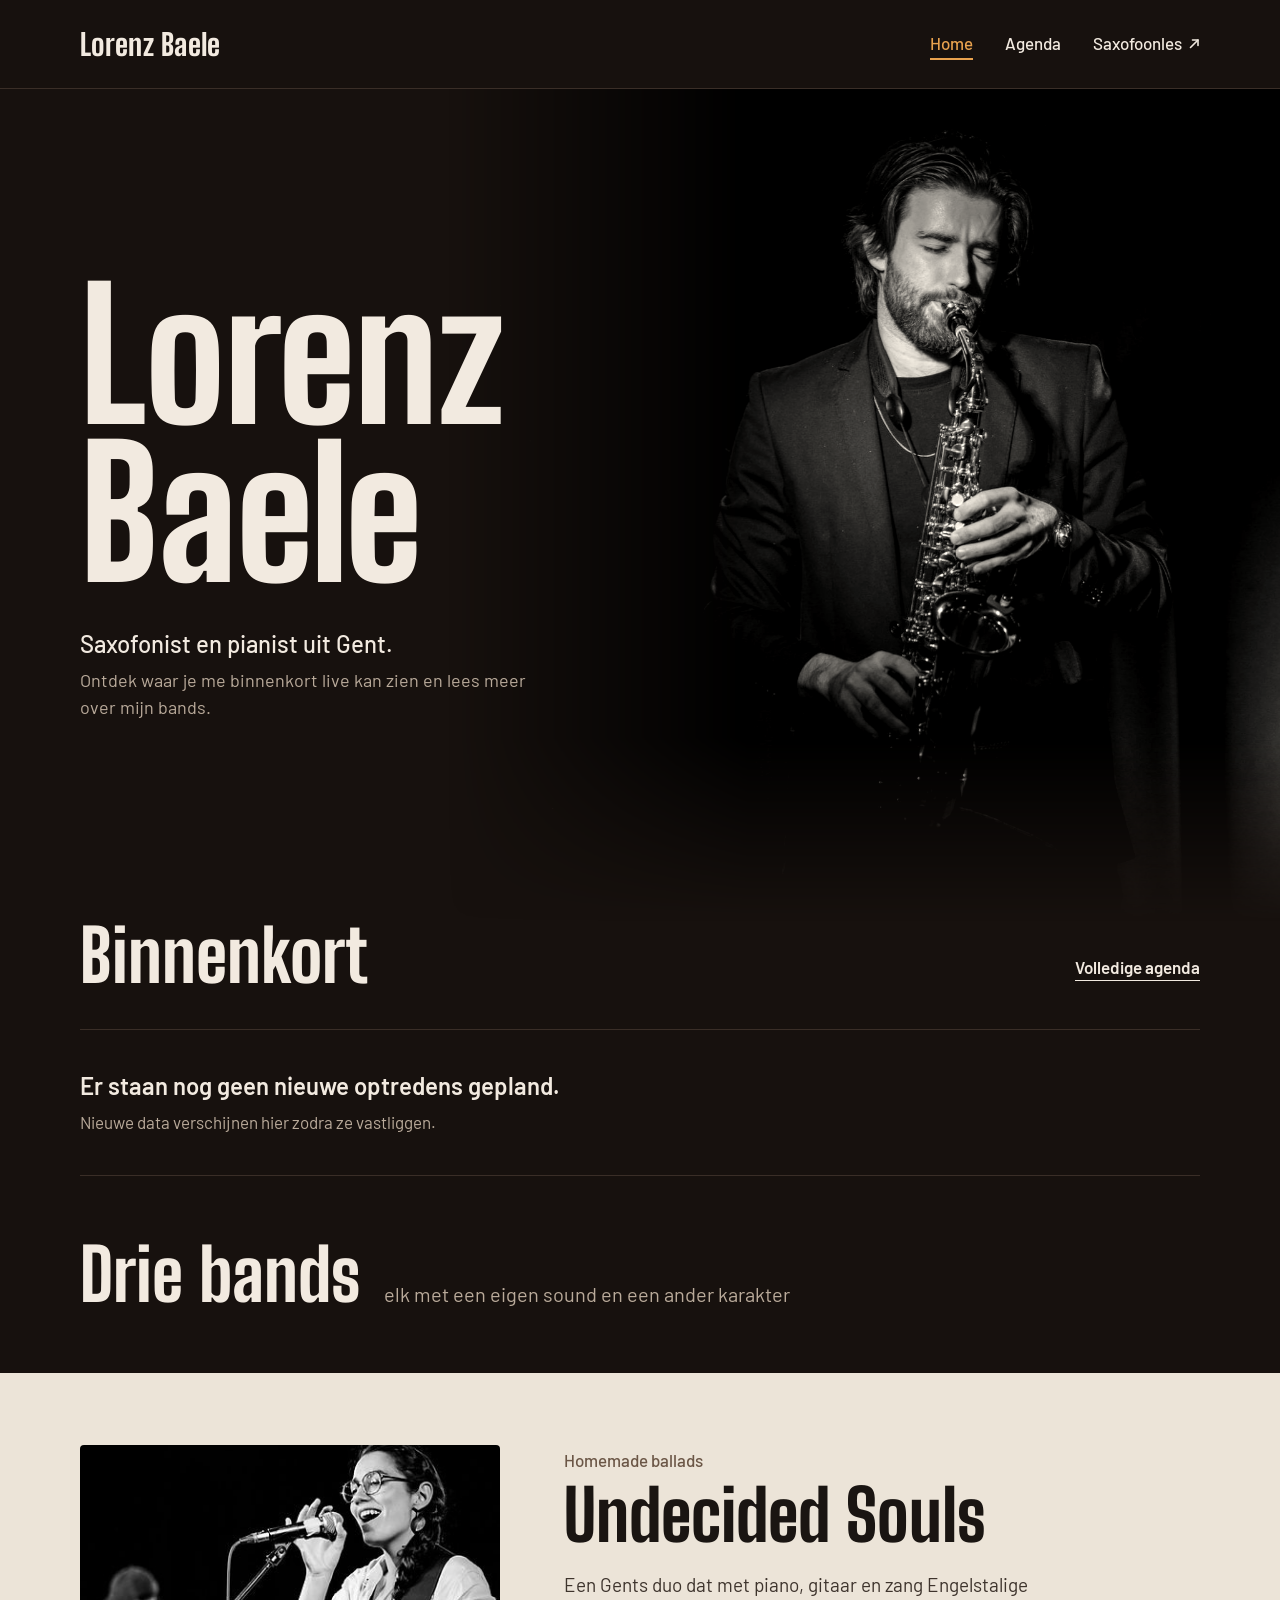
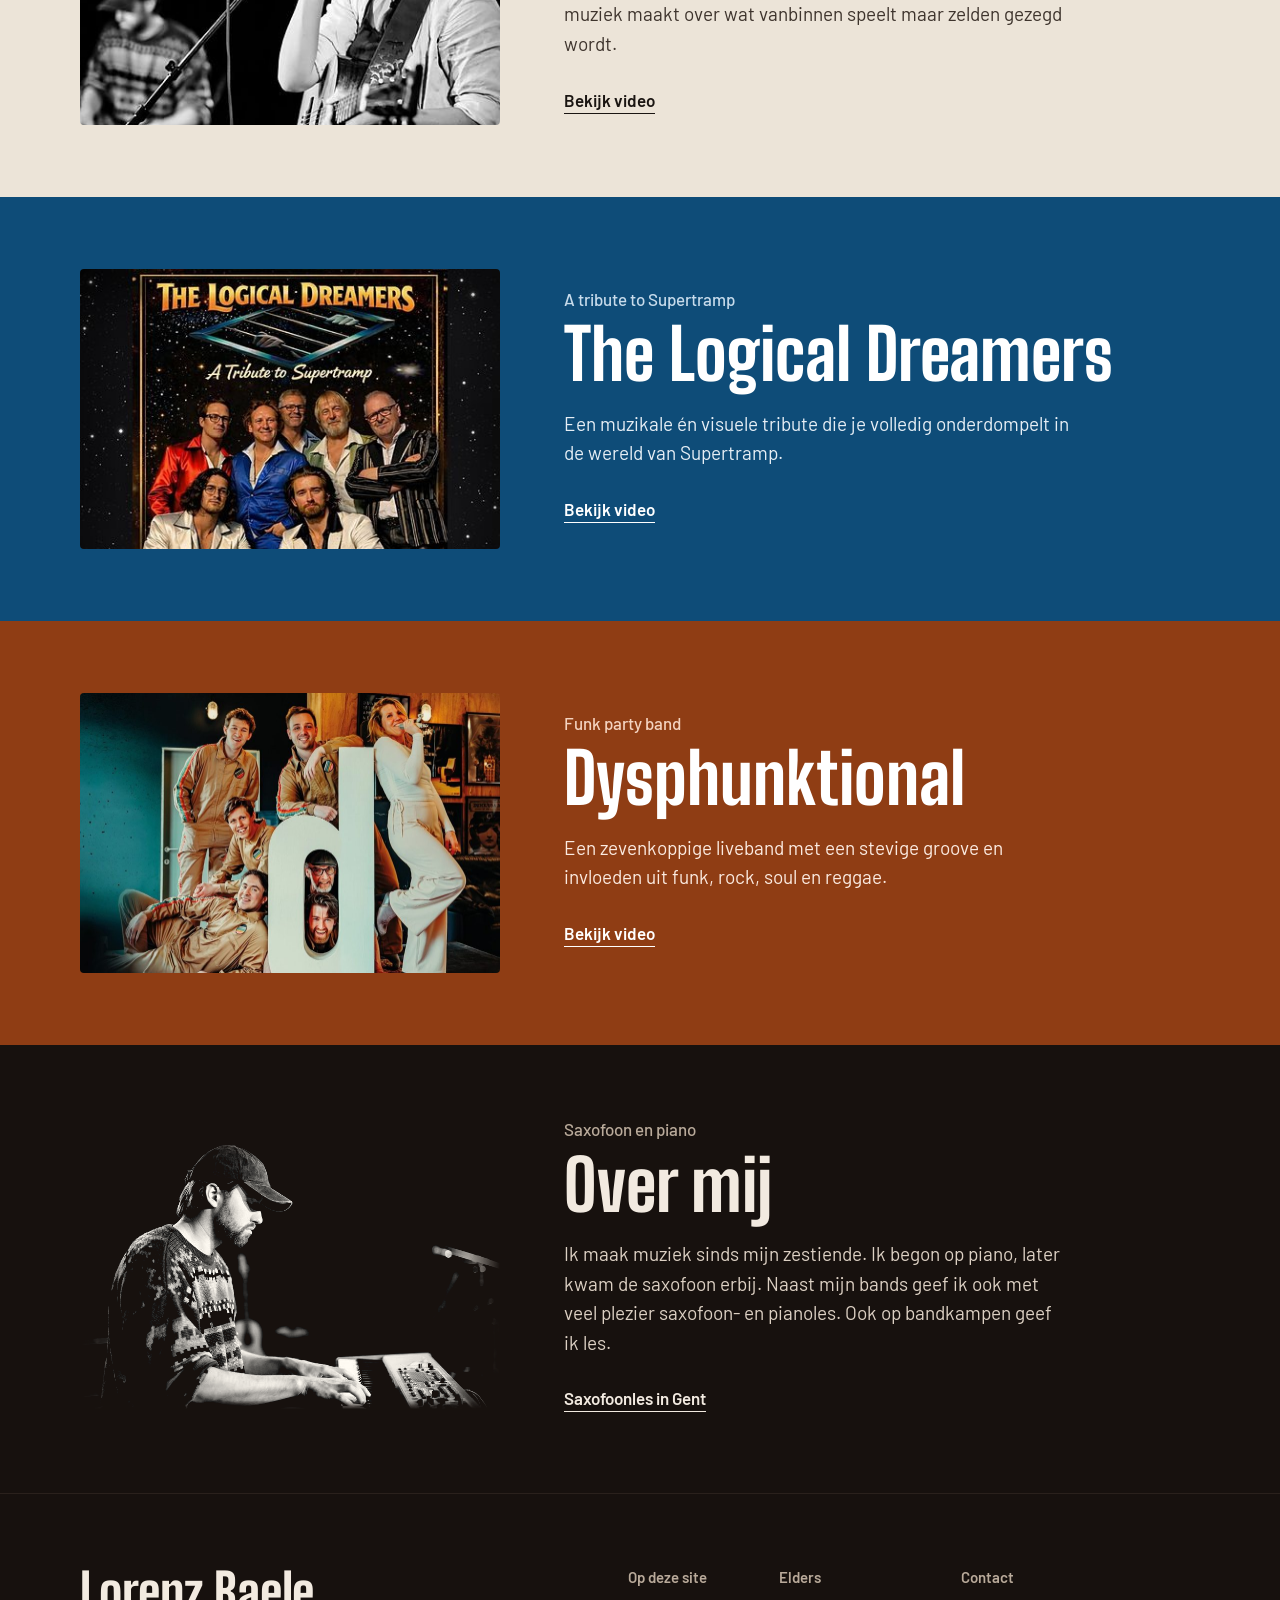
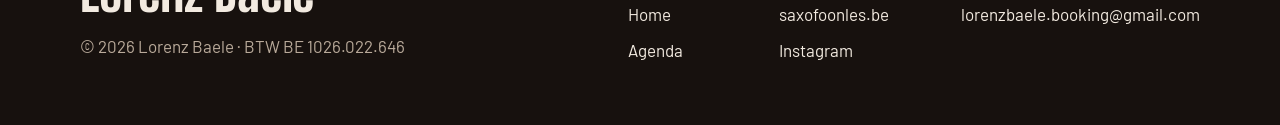
==== commit b2534fc2: "Replace placeholder with the new site (Home and Agenda) Home and Agenda pages with gigs read from th" ====
--- a/index.html
+++ b/index.html
@@ -3,52 +3,164 @@
 <head>
 <meta charset="utf-8">
 <meta name="viewport" content="width=device-width, initial-scale=1">
-<title>Lorenz Baele</title>
-<meta name="description" content="Nieuwe website binnenkort.">
-<meta name="theme-color" content="#0F0E0C">
+<title>Lorenz Baele, saxofonist en pianist uit Gent</title>
+<meta name="description" content="Saxofonist en pianist uit Gent. Ontdek waar je me binnenkort live kan zien met Undecided Souls, The Logical Dreamers en Dysphunktional.">
+<link rel="canonical" href="https://lorenzbaele.be/">
+<meta property="og:type" content="website">
+<meta property="og:locale" content="nl_BE">
+<meta property="og:site_name" content="Lorenz Baele">
+<meta property="og:title" content="Lorenz Baele, saxofonist en pianist uit Gent">
+<meta property="og:description" content="Saxofonist en pianist uit Gent. Ontdek waar je me binnenkort live kan zien met Undecided Souls, The Logical Dreamers en Dysphunktional.">
+<meta property="og:url" content="https://lorenzbaele.be/">
+<meta property="og:image" content="https://lorenzbaele.be/img/og.jpg">
+<meta property="og:image:width" content="1200">
+<meta property="og:image:height" content="630">
+<meta property="og:image:alt" content="Lorenz Baele speelt saxofoon">
+<meta name="twitter:card" content="summary_large_image">
+<meta name="theme-color" content="#17110E">
+<link rel="icon" href="favicon.svg" type="image/svg+xml">
+<link rel="apple-touch-icon" href="img/apple-touch-icon.png">
 <link rel="preconnect" href="https://fonts.googleapis.com">
 <link rel="preconnect" href="https://fonts.gstatic.com" crossorigin>
-<link href="https://fonts.googleapis.com/css2?family=Bodoni+Moda:opsz,wght@6..96,400..700&amp;family=Manrope:wght@400;500&amp;display=swap" rel="stylesheet">
-<style>
-  :root {
-    --bg: #0F0E0C;
-    --text: #F2EDE4;
-    --muted: #A8A094;
-    --line: #3A362F;
-  }
-  * { box-sizing: border-box; margin: 0; }
-  html, body { height: 100%; }
-  body {
-    background: var(--bg);
-    color: var(--text);
-    font-family: Manrope, system-ui, sans-serif;
-    display: grid;
-    place-items: center;
-    padding: 24px 16px;
-    text-align: center;
-  }
-  h1 {
-    font-family: "Bodoni Moda", Georgia, serif;
-    font-weight: 500;
-    font-size: clamp(2.5rem, 9vw, 5rem);
-    letter-spacing: -0.01em;
-    line-height: 1.05;
-  }
-  p {
-    margin-top: 1.5rem;
-    padding-top: 1.5rem;
-    border-top: 1px solid var(--line);
-    color: var(--muted);
-    font-size: 0.95rem;
-    letter-spacing: 0.12em;
-    text-transform: uppercase;
-  }
-</style>
+<link rel="stylesheet" href="https://fonts.googleapis.com/css2?family=Barlow:wght@400;500;600&amp;family=Big+Shoulders+Display:wght@700;800&amp;family=Caveat:wght@700&amp;display=swap">
+<link rel="stylesheet" href="css/style.css">
 </head>
 <body>
-  <main>
-    <h1>Lorenz Baele</h1>
-    <p>Nieuwe website binnenkort</p>
-  </main>
+<header class="site-header">
+<nav class="wrap nav" aria-label="Hoofdmenu">
+<a class="brand" href="index.html">Lorenz Baele</a>
+<div class="nav-links">
+<a href="index.html" aria-current="page">Home</a>
+<a class="ul-link" href="agenda.html">Agenda</a>
+<a class="ul-link" href="https://saxofoonles.be">Saxofoonles<svg aria-hidden="true" width="12" height="12" viewBox="0 0 12 12" fill="none" stroke="currentColor" stroke-width="1.6" stroke-linecap="round" stroke-linejoin="round"><path d="M4.5 2H10v5.5"></path><path d="M10 2L2.5 9.5"></path></svg></a>
+</div>
+</nav>
+</header>
+
+<main>
+<section class="hero" id="hero">
+<div class="hero-photo">
+<img class="hero-img" src="img/hero.jpg" alt="Lorenz speelt saxofoon op een donker podium" width="2000" height="1333" fetchpriority="high">
+</div>
+<div class="spot" aria-hidden="true"></div>
+<div class="egg" aria-hidden="true">
+<div class="egg-note">
+<svg width="72" height="56" viewBox="0 0 72 56" fill="none" stroke="#FFE0B0" stroke-width="2.5" stroke-linecap="round" stroke-linejoin="round"><path d="M66 6 C 46 6, 22 18, 10 46"></path><path d="M10 46 L 9 33"></path><path d="M10 46 L 21 39"></path></svg>
+Hé! Niet in mijn ogen,<br>ik zit midden in een solo.
+</div>
+</div>
+<div class="wrap hero-text">
+<h1 class="hero-name"><span class="line"><span class="rise">Lorenz</span></span><span class="line"><span class="rise rise-2">Baele</span></span></h1>
+<p class="hero-lead hero-sub">Saxofonist en pianist uit Gent.</p>
+<p class="hero-intro hero-sub">Ontdek waar je me binnenkort live kan zien en lees meer over mijn bands.</p>
+</div>
+</section>
+
+<section class="home-gigs" aria-labelledby="binnenkort">
+<div class="wrap">
+<div class="section-head">
+<div class="title-row">
+<h2 class="h2" id="binnenkort">Binnenkort</h2>
+<p class="hand" data-when-gigs hidden>kom gerust luisteren!</p>
+</div>
+<a class="cta" href="agenda.html">Volledige agenda</a>
+</div>
+<ul class="gigs" data-gigs="home" data-limit="3"></ul>
+<div class="empty" data-empty="none" hidden>
+<p class="empty-title">Er staan nog geen nieuwe optredens gepland.</p>
+<p class="empty-text">Nieuwe data verschijnen hier zodra ze vastliggen.</p>
+</div>
+<noscript><p class="empty-text">Bekijk mijn optredens in de <a href="agenda.html">agenda</a>.</p></noscript>
+</div>
+</section>
+
+<section class="bands-head" aria-labelledby="bands">
+<div class="wrap inline-head">
+<h2 class="h2" id="bands">Drie bands</h2>
+<p>elk met een eigen sound en een ander karakter</p>
+</div>
+</section>
+
+<article class="strip strip--us">
+<div class="wrap strip-inner">
+<img class="strip-img img-us" src="img/undecided-souls.jpg" alt="Sofie en Lorenz van Undecided Souls live, in zwart-wit" width="440" height="330" loading="lazy">
+<div class="strip-text">
+<p class="tagline">Homemade ballads</p>
+<h3 class="strip-name">Undecided Souls</h3>
+<p class="strip-desc">Een Gents duo dat met piano, gitaar en zang Engelstalige muziek maakt over wat vanbinnen speelt maar zelden gezegd wordt.</p>
+<a class="cta" href="https://www.youtube.com/watch?v=HWEquBlLYnY">Bekijk video</a>
+</div>
+</div>
+</article>
+
+<article class="strip strip--ld">
+<div class="wrap strip-inner">
+<img class="strip-img img-ld" src="img/logical-dreamers.jpg" alt="The Logical Dreamers, a tribute to Supertramp" width="440" height="330" loading="lazy" style="object-position: 50% 0">
+<div class="strip-text">
+<p class="tagline">A tribute to Supertramp</p>
+<h3 class="strip-name">The Logical Dreamers</h3>
+<p class="strip-desc">Een muzikale én visuele tribute die je volledig onderdompelt in de wereld van Supertramp.</p>
+<a class="cta" href="https://drive.google.com/file/d/1f67GyU_UE-7TZmZRbokDmF3ag-WsuqEM/preview">Bekijk video</a>
+</div>
+</div>
+</article>
+
+<article class="strip strip--dy">
+<div class="wrap strip-inner">
+<img class="strip-img img-dy" src="img/dysphunktional.jpg" alt="De leden van Dysphunktional rond een grote letter d" width="840" height="631" loading="lazy" style="object-position: 50% 20%">
+<div class="strip-text">
+<p class="tagline">Funk party band</p>
+<h3 class="strip-name">Dysphunktional</h3>
+<p class="strip-desc">Een zevenkoppige liveband met een stevige groove en invloeden uit funk, rock, soul en reggae.</p>
+<a class="cta" href="https://drive.google.com/file/d/1zikRqbkcpyY855sFhWAdUTYrPrX1-PWH/preview">Bekijk video</a>
+</div>
+</div>
+</article>
+
+<article class="strip strip--lb" id="over-mij">
+<div class="wrap strip-inner">
+<img class="strip-img img-lb" src="img/lorenz-piano.jpg" alt="Lorenz speelt piano op een podium" width="787" height="524" loading="lazy">
+<div class="strip-text">
+<p class="tagline">Saxofoon en piano</p>
+<h2 class="strip-name">Over mij</h2>
+<p class="strip-desc">Ik maak muziek sinds mijn zestiende. Ik begon op piano, later kwam de saxofoon erbij. Naast mijn bands geef ik ook met veel plezier saxofoon- en pianoles. Ook op bandkampen geef ik les.</p>
+<a class="cta" href="https://saxofoonles.be">Saxofoonles in Gent</a>
+</div>
+</div>
+</article>
+</main>
+
+<footer class="site-footer">
+<div class="wrap footer-inner">
+<div class="footer-brand">
+<p class="footer-name" style="margin:0">Lorenz Baele</p>
+<p class="footer-legal">© 2026 Lorenz Baele · BTW BE 1026.022.646</p>
+</div>
+<div class="footer-cols">
+<div>
+<h2>Op deze site</h2>
+<ul>
+<li><a class="ul-link" href="index.html">Home</a></li>
+<li><a class="ul-link" href="agenda.html">Agenda</a></li>
+</ul>
+</div>
+<div>
+<h2>Elders</h2>
+<ul>
+<li><a class="ul-link" href="https://saxofoonles.be">saxofoonles.be</a></li>
+<li><a class="ul-link" href="https://www.instagram.com/lorenzbaele/">Instagram</a></li>
+</ul>
+</div>
+<div>
+<h2>Contact</h2>
+<ul>
+<li><a class="ul-link" href="mailto:lorenzbaele.booking@gmail.com">lorenzbaele.booking@gmail.com</a></li>
+</ul>
+</div>
+</div>
+</div>
+</footer>
+<script src="js/optredens.js" defer></script>
+<script src="js/site.js" defer></script>
 </body>
 </html>
--- a/css/style.css
+++ b/css/style.css
@@ -0,0 +1,422 @@
+/* lorenzbaele.be */
+
+:root {
+  --nacht: #17110E;
+  --lijn: #3A2E27;
+  --lijn-zacht: #2A211C;
+  --papier: #F2EAE0;
+  --stof: #B9AA9A;
+  --tekst-zacht: #DCD0C3;
+  --lamp: #E9A24E;
+  --stub: #ECE4D8;
+  --stub-inkt: #1A1512;
+  --stub-sub: #5E4D40;
+  --display: 'Big Shoulders Display', 'Barlow Condensed', 'Arial Narrow', sans-serif;
+  --body: 'Barlow', system-ui, -apple-system, 'Segoe UI', sans-serif;
+  --hand: 'Caveat', 'Comic Sans MS', cursive;
+  --gutter: clamp(20px, 4vw, 40px);
+}
+
+*, *::before, *::after { box-sizing: border-box; }
+
+html { -webkit-text-size-adjust: 100%; }
+
+body {
+  margin: 0;
+  background: var(--nacht);
+  color: var(--papier);
+  font-family: var(--body);
+  font-size: 18px;
+  line-height: 1.5;
+  overflow-x: hidden;
+}
+
+img { display: block; max-width: 100%; height: auto; }
+
+a { color: var(--papier); }
+a:hover { color: var(--lamp); }
+a:focus-visible, button:focus-visible { outline: 2px solid var(--lamp); outline-offset: 4px; }
+
+.wrap { max-width: 1200px; margin: 0 auto; padding-inline: var(--gutter); }
+
+.visually-hidden {
+  position: absolute; width: 1px; height: 1px; margin: -1px; padding: 0;
+  overflow: hidden; clip: rect(0 0 0 0); white-space: nowrap; border: 0;
+}
+
+/* ---------- Menu ---------- */
+
+.site-header { border-bottom: 1px solid var(--lijn); }
+
+.nav {
+  min-height: 88px;
+  display: flex; flex-wrap: wrap; align-items: center; justify-content: space-between;
+  gap: 8px 32px;
+}
+
+.brand {
+  font-family: var(--display); font-weight: 800; font-size: 30px; letter-spacing: 0.01em;
+  text-decoration: none; min-height: 44px; display: inline-flex; align-items: center;
+}
+
+.nav-links { display: flex; flex-wrap: wrap; gap: 0 32px; font-size: 17px; font-weight: 500; }
+
+.nav-links a {
+  text-decoration: none; min-height: 44px; display: inline-flex; align-items: center; gap: 6px;
+}
+
+.nav-links a[aria-current="page"] {
+  color: var(--lamp);
+  text-decoration: underline; text-decoration-thickness: 2px; text-underline-offset: 8px;
+}
+
+/* ---------- Links met een getekende onderlijn ---------- */
+
+.ul-link {
+  background: linear-gradient(currentColor, currentColor) no-repeat 0 calc(100% - 9px) / 0 2px;
+  transition: background-size 0.4s cubic-bezier(.2,.8,.2,1), color 0.3s;
+}
+.ul-link:hover { background-size: 100% 2px; }
+
+.cta {
+  font-size: 17px; font-weight: 600; text-underline-offset: 6px;
+  min-height: 44px; display: inline-flex; align-items: center;
+  transition: text-underline-offset 0.3s cubic-bezier(.2,.8,.2,1), letter-spacing 0.3s;
+}
+.cta:hover { text-underline-offset: 12px; letter-spacing: 0.02em; }
+
+/* ---------- Hero ---------- */
+
+.hero {
+  position: relative; overflow: hidden;
+  min-height: 832px;
+  display: flex; align-items: flex-end;
+}
+
+.hero-photo { position: absolute; inset: 0; }
+
+.hero-img {
+  position: absolute; top: 0; left: 73%;
+  height: 100%; width: auto; max-width: none;
+  transform: translateX(-39%);
+  filter: sepia(0.18) contrast(1.04);
+  -webkit-mask-image: linear-gradient(to right, transparent 0%, #000 24%, #000 86%, transparent 100%), linear-gradient(to top, transparent 0%, #000 22%);
+  -webkit-mask-composite: source-in;
+  mask-image: linear-gradient(to right, transparent 0%, #000 24%, #000 86%, transparent 100%), linear-gradient(to top, transparent 0%, #000 22%);
+  mask-composite: intersect;
+}
+
+.hero-text { position: relative; width: 100%; padding-bottom: 200px; }
+
+.hero-name {
+  margin: 0;
+  font-family: var(--display); font-weight: 800;
+  font-size: clamp(80px, 14vw, 216px); line-height: 0.84; letter-spacing: -0.005em;
+}
+.hero-name .line { display: block; overflow: hidden; padding-bottom: 0.04em; }
+.hero-name .rise { display: inline-block; }
+
+.hero-lead { margin: 32px 0 0; font-size: 24px; line-height: 1.4; font-weight: 500; max-width: 30ch; }
+.hero-intro { margin: 6px 0 0; font-size: 18px; color: var(--stof); max-width: 48ch; }
+
+/* Spotlight en easter egg: alleen met een muis, zie js/site.js */
+.spot, .egg {
+  position: absolute; inset: 0; pointer-events: none;
+  opacity: 0; transition: opacity 0.45s ease;
+}
+.spot {
+  mix-blend-mode: screen;
+  -webkit-mask-image: linear-gradient(to bottom, #000 0%, #000 82%, transparent 100%);
+  mask-image: linear-gradient(to bottom, #000 0%, #000 82%, transparent 100%);
+  background: radial-gradient(380px circle at var(--lx, 50%) var(--ly, 62%), rgba(255, 206, 140, 0.24), rgba(255, 206, 140, 0.06) 45%, transparent 70%);
+}
+.egg {
+  -webkit-mask-image: radial-gradient(190px circle at var(--lx, 50%) var(--ly, 62%), #000 30%, transparent 100%);
+  mask-image: radial-gradient(190px circle at var(--lx, 50%) var(--ly, 62%), #000 30%, transparent 100%);
+}
+.hero.is-lit .spot, .hero.is-lit .egg { opacity: 1; }
+
+.egg-note {
+  position: absolute; left: calc(73% + 96px); top: 56px; width: 300px;
+  transform: rotate(-5deg);
+  font-family: var(--hand); font-weight: 700; font-size: 32px; line-height: 1.05; color: #FFE0B0;
+}
+.egg-note svg { position: absolute; left: -70px; top: 38px; }
+
+/* ---------- Secties ---------- */
+
+.h2 {
+  margin: 0;
+  font-family: var(--display); font-weight: 800;
+  font-size: clamp(48px, 6vw, 72px); line-height: 0.95;
+}
+
+.section-head {
+  display: flex; flex-wrap: wrap; justify-content: space-between; align-items: flex-end;
+  gap: 16px 32px; margin-bottom: 40px;
+}
+
+.title-row { display: flex; flex-wrap: wrap; align-items: flex-start; gap: 4px 20px; }
+
+.hand {
+  margin: 0;
+  font-family: var(--hand); font-weight: 700; font-size: 30px; line-height: 1;
+  color: var(--lamp);
+  transform: rotate(-6deg); transform-origin: left bottom;
+}
+
+.home-gigs { padding-bottom: 48px; }
+
+.bands-head { padding: 16px 0 64px; }
+.inline-head { display: flex; flex-wrap: wrap; align-items: baseline; gap: 4px 24px; }
+.inline-head p { margin: 0; font-size: 20px; color: var(--stof); max-width: 44ch; }
+
+/* ---------- Optredens ---------- */
+
+.gigs { list-style: none; margin: 0; padding: 0; border-top: 1px solid var(--lijn); }
+
+.gig {
+  display: flex; flex-wrap: wrap; align-items: center; gap: 12px 32px;
+  padding: 28px 0; border-bottom: 1px solid var(--lijn);
+  transition: transform 0.35s cubic-bezier(.2,.8,.2,1);
+}
+
+.stub {
+  flex: 0 0 104px;
+  display: flex; flex-direction: column; align-items: center;
+  padding: 10px 0 12px; border-radius: 6px;
+  background: var(--stub); color: var(--stub-inkt); text-align: center;
+  -webkit-mask-image: radial-gradient(circle 9px at 0 50%, transparent 95%, #000 100%), radial-gradient(circle 9px at 100% 50%, transparent 95%, #000 100%);
+  -webkit-mask-composite: source-in;
+  mask-image: radial-gradient(circle 9px at 0 50%, transparent 95%, #000 100%), radial-gradient(circle 9px at 100% 50%, transparent 95%, #000 100%);
+  mask-composite: intersect;
+}
+.stub-mon { font-size: 15px; font-weight: 600; line-height: 1.2; }
+.stub-day { font-family: var(--display); font-weight: 800; font-size: 48px; line-height: 1; }
+.stub-wd { font-size: 13px; line-height: 1.3; color: var(--stub-sub); }
+.stub-time { font-size: 13px; font-weight: 600; line-height: 1.3; }
+
+.gig-info { flex: 1 1 260px; min-width: 0; }
+.gig-event { margin: 0; font-size: 24px; font-weight: 600; line-height: 1.3; }
+.gig-place { margin: 0; font-size: 17px; color: var(--stof); }
+
+.band-tag {
+  margin: 0; flex: 0 1 240px;
+  display: flex; align-items: center; gap: 10px;
+  font-size: 16px; font-weight: 500;
+}
+.band-tag .sw { flex: none; width: 14px; height: 14px; border-radius: 2px; background: var(--c, transparent); transition: width 0.35s cubic-bezier(.2,.8,.2,1); }
+.band-tag--other { color: var(--stof); }
+
+.gig:hover { transform: translateX(14px); }
+.gig:hover .sw { width: 36px; }
+
+.empty {
+  padding: 40px 0;
+  border-top: 1px solid var(--lijn); border-bottom: 1px solid var(--lijn);
+}
+.empty-title { margin: 0; font-size: 24px; font-weight: 600; line-height: 1.3; }
+.empty-text { margin: 8px 0 0; font-size: 17px; color: var(--stof); max-width: 52ch; }
+
+/* ---------- Band-stroken ---------- */
+
+.strip-inner {
+  padding-block: 72px;
+  display: flex; flex-wrap: wrap; align-items: center; gap: 40px 64px;
+}
+
+.strip-img {
+  flex: 1 1 300px; max-width: 420px; width: 100%;
+  aspect-ratio: 3 / 2; object-fit: cover; border-radius: 4px;
+  transition: transform 1.38s cubic-bezier(.2,.8,.2,1);
+}
+
+.strip-text { flex: 999 1 420px; min-width: 0; }
+.tagline { margin: 0 0 10px; font-size: 17px; font-weight: 500; }
+.strip-name {
+  margin: 0;
+  font-family: var(--display); font-weight: 800;
+  font-size: clamp(40px, 5.5vw, 80px); line-height: 0.92;
+}
+.strip-desc { margin: 22px 0 0; font-size: 19px; line-height: 1.55; max-width: 46ch; }
+.strip .cta { margin-top: 20px; color: inherit; }
+
+.strip--us { background: #ECE4D8; color: #1A1512; }
+.strip--us .tagline { color: #6B5646; }
+.strip--us .strip-desc { color: #3E342D; }
+
+.strip--ld { background: #0E4C78; color: #FFFFFF; }
+.strip--ld .tagline { color: #C7DBEB; }
+.strip--ld .strip-desc { color: #E6EEF5; }
+
+.strip--dy { background: #8F3D14; color: #FFFFFF; }
+.strip--dy .tagline { color: #F4D3C0; }
+.strip--dy .strip-desc { color: #FBEAE0; }
+
+.strip--lb { background: var(--nacht); color: var(--papier); }
+.strip--lb .tagline { color: var(--stof); }
+.strip--lb .strip-desc { color: var(--tekst-zacht); }
+.strip--lb .strip-img {
+  aspect-ratio: 787 / 524;
+  filter: sepia(0.12);
+  mix-blend-mode: lighten;
+  -webkit-mask-image: linear-gradient(to right, transparent 0%, #000 12%, #000 88%, transparent 100%), linear-gradient(to bottom, transparent 0%, #000 12%, #000 97%, transparent 100%);
+  -webkit-mask-composite: source-in;
+  mask-image: linear-gradient(to right, transparent 0%, #000 12%, #000 88%, transparent 100%), linear-gradient(to bottom, transparent 0%, #000 12%, #000 97%, transparent 100%);
+  mask-composite: intersect;
+  border-radius: 0;
+}
+
+/* Elke band beweegt op zijn eigen manier bij hover */
+.img-us { transition-duration: 2.3s; }
+.img-us:hover { transform: translateY(-12px) rotate(-1.5deg); }
+.img-ld { transition-duration: 1.8s; }
+.img-ld:hover { transform: perspective(900px) rotateY(-10deg) rotateX(5deg) scale(1.04); }
+.img-dy:hover { animation: lb-funk 1.61s ease-in-out infinite; }
+.img-lb:hover { transform: rotate(-2deg) scale(1.05); }
+
+@keyframes lb-funk {
+  0%, 100% { transform: rotate(0) translateY(0); }
+  25% { transform: rotate(-3deg) translateY(-8px); }
+  50% { transform: rotate(2deg) translateY(0); }
+  75% { transform: rotate(3deg) translateY(-6px); }
+}
+
+/* ---------- Agenda ---------- */
+
+.agenda { padding-top: 96px; padding-bottom: 128px; }
+
+.h1 {
+  margin: 0;
+  font-family: var(--display); font-weight: 800;
+  font-size: clamp(80px, 11vw, 160px); line-height: 0.85;
+}
+
+.filters { display: flex; flex-wrap: wrap; gap: 10px; margin-top: 40px; }
+
+.filter {
+  display: inline-flex; align-items: center; gap: 10px;
+  min-height: 44px; padding: 0 18px;
+  border: 1px solid #4A3C33; border-radius: 2px;
+  background: transparent; color: var(--papier);
+  font: 500 16px/1 var(--body); cursor: pointer;
+}
+.filter .sw { width: 12px; height: 12px; border-radius: 2px; background: var(--c); }
+.filter[aria-pressed="true"] {
+  background: var(--papier); border-color: var(--papier); color: var(--nacht); font-weight: 600;
+}
+.filter[aria-pressed="true"] .sw { outline: 1px solid rgba(23, 17, 14, 0.35); }
+
+.h2-sm {
+  margin: 72px 0 0;
+  font-family: var(--display); font-weight: 700; font-size: 36px; line-height: 1.1;
+}
+.h2-sm.muted { color: var(--stof); margin-top: 112px; }
+
+.agenda .gigs, .agenda .empty { margin-top: 16px; }
+.band-note { margin: 16px 0 0; font-size: 20px; color: var(--stof); max-width: 44ch; }
+
+.year-toggle {
+  display: inline-flex; align-items: center; gap: 12px;
+  min-height: 44px; margin-top: 32px; padding: 0;
+  border: 0; background: transparent; color: var(--papier);
+  font: 600 22px/1.2 var(--body); cursor: pointer;
+}
+.year-toggle svg { transition: transform 0.25s ease; }
+.year-toggle[aria-expanded="false"] svg { transform: rotate(-90deg); }
+.year-count { font-size: 15px; font-weight: 500; color: var(--stof); }
+
+.past-list { list-style: none; margin: 4px 0 0; padding: 0; border-top: 1px solid var(--lijn); }
+.past-row {
+  display: flex; flex-wrap: wrap; align-items: center; gap: 6px 32px;
+  padding: 18px 0; border-bottom: 1px solid var(--lijn);
+}
+.past-date { flex: 0 0 104px; font-size: 16px; color: var(--stof); }
+.past-row .gig-event { font-size: 19px; line-height: 1.35; }
+.past-row .gig-place { font-size: 16px; }
+.past-row .band-tag { flex-basis: 220px; font-weight: 400; }
+.past-row .band-tag .sw { width: 10px; height: 10px; }
+
+/* ---------- 404 ---------- */
+
+.notfound { padding-top: 120px; padding-bottom: 160px; }
+.notfound p { margin: 24px 0 0; font-size: 22px; color: var(--stof); max-width: 40ch; }
+
+/* ---------- Footer ---------- */
+
+.site-footer { border-top: 1px solid var(--lijn-zacht); }
+
+.footer-inner {
+  padding-top: 72px; padding-bottom: 56px;
+  display: flex; flex-wrap: wrap; justify-content: space-between; align-items: flex-start;
+  gap: 40px 64px;
+}
+
+.footer-brand { flex: 1 1 260px; min-width: 0; }
+.footer-name { font-family: var(--display); font-weight: 800; font-size: clamp(40px, 5vw, 52px); line-height: 1; }
+.footer-legal { margin: 16px 0 0; font-size: 17px; color: var(--stof); }
+
+.footer-cols { display: flex; flex-wrap: wrap; gap: 32px 72px; font-size: 17px; }
+.footer-cols h2 { margin: 0 0 8px; font-size: 15px; font-weight: 600; color: var(--stof); }
+.footer-cols ul { list-style: none; margin: 0; padding: 0; }
+.footer-cols a { text-decoration: none; min-height: 36px; display: inline-flex; align-items: center; overflow-wrap: anywhere; }
+
+/* ---------- Beweging bij het laden en scrollen ---------- */
+
+@media (prefers-reduced-motion: no-preference) {
+  .hero-name .rise { animation: lb-rise 1.1s cubic-bezier(.2,.8,.2,1) both; }
+  .hero-name .rise-2 { animation-delay: 0.14s; }
+  .hero-sub { animation: lb-fade 0.9s 0.6s ease both; }
+  .hero-img { animation: lb-photo 1.8s cubic-bezier(.2,.8,.2,1) both; }
+
+  @supports (animation-timeline: view()) {
+    .hero-photo { animation: lb-sink linear both; animation-timeline: view(); animation-range: exit 0% exit 100%; }
+    .hero-text { animation: lb-drift linear both; animation-timeline: view(); animation-range: exit 0% exit 100%; }
+  }
+}
+
+@keyframes lb-rise { from { transform: translateY(108%); } to { transform: none; } }
+@keyframes lb-fade { from { opacity: 0; transform: translateY(14px); } to { opacity: 1; transform: none; } }
+@keyframes lb-photo { from { opacity: 0; scale: 1.1; } to { opacity: 1; scale: 1; } }
+@keyframes lb-sink { to { transform: translateY(22%) scale(1.08); } }
+@keyframes lb-drift { to { transform: translateY(-60%); opacity: 0; } }
+
+@media (prefers-reduced-motion: reduce) {
+  .gig, .strip-img, .ul-link, .cta, .band-tag .sw { transition: none; }
+  .gig:hover, .strip-img:hover { transform: none; animation: none; }
+}
+
+/* ---------- Kleine schermen ---------- */
+
+@media (max-width: 760px) {
+  .hero { min-height: 640px; }
+  .hero-img {
+    left: 50%; height: 72%;
+    -webkit-mask-image: linear-gradient(to bottom, #000 55%, transparent 100%);
+    -webkit-mask-composite: source-over;
+    mask-image: linear-gradient(to bottom, #000 55%, transparent 100%);
+    mask-composite: add;
+  }
+  .hero-text { padding-bottom: 72px; }
+  .hero-lead { margin-top: 24px; font-size: 21px; }
+  .spot, .egg { display: none; }
+
+  .home-gigs { padding-top: 24px; }
+  .gig { padding: 22px 0; gap: 12px 20px; }
+  .gig-info { flex-basis: 180px; }
+  .gig-event { font-size: 21px; }
+  .gig:hover { transform: none; }
+  .band-tag { flex-basis: 100%; }
+  .past-date { flex-basis: 100%; }
+  .past-row .band-tag { flex-basis: 100%; }
+
+  .strip-inner { padding-block: 56px; }
+  .agenda { padding-top: 64px; padding-bottom: 96px; }
+  .h2-sm { margin-top: 56px; }
+  .h2-sm.muted { margin-top: 80px; }
+}
+
+@media (max-width: 420px) {
+  .nav-links { gap: 0 22px; }
+  .brand { font-size: 26px; }
+}
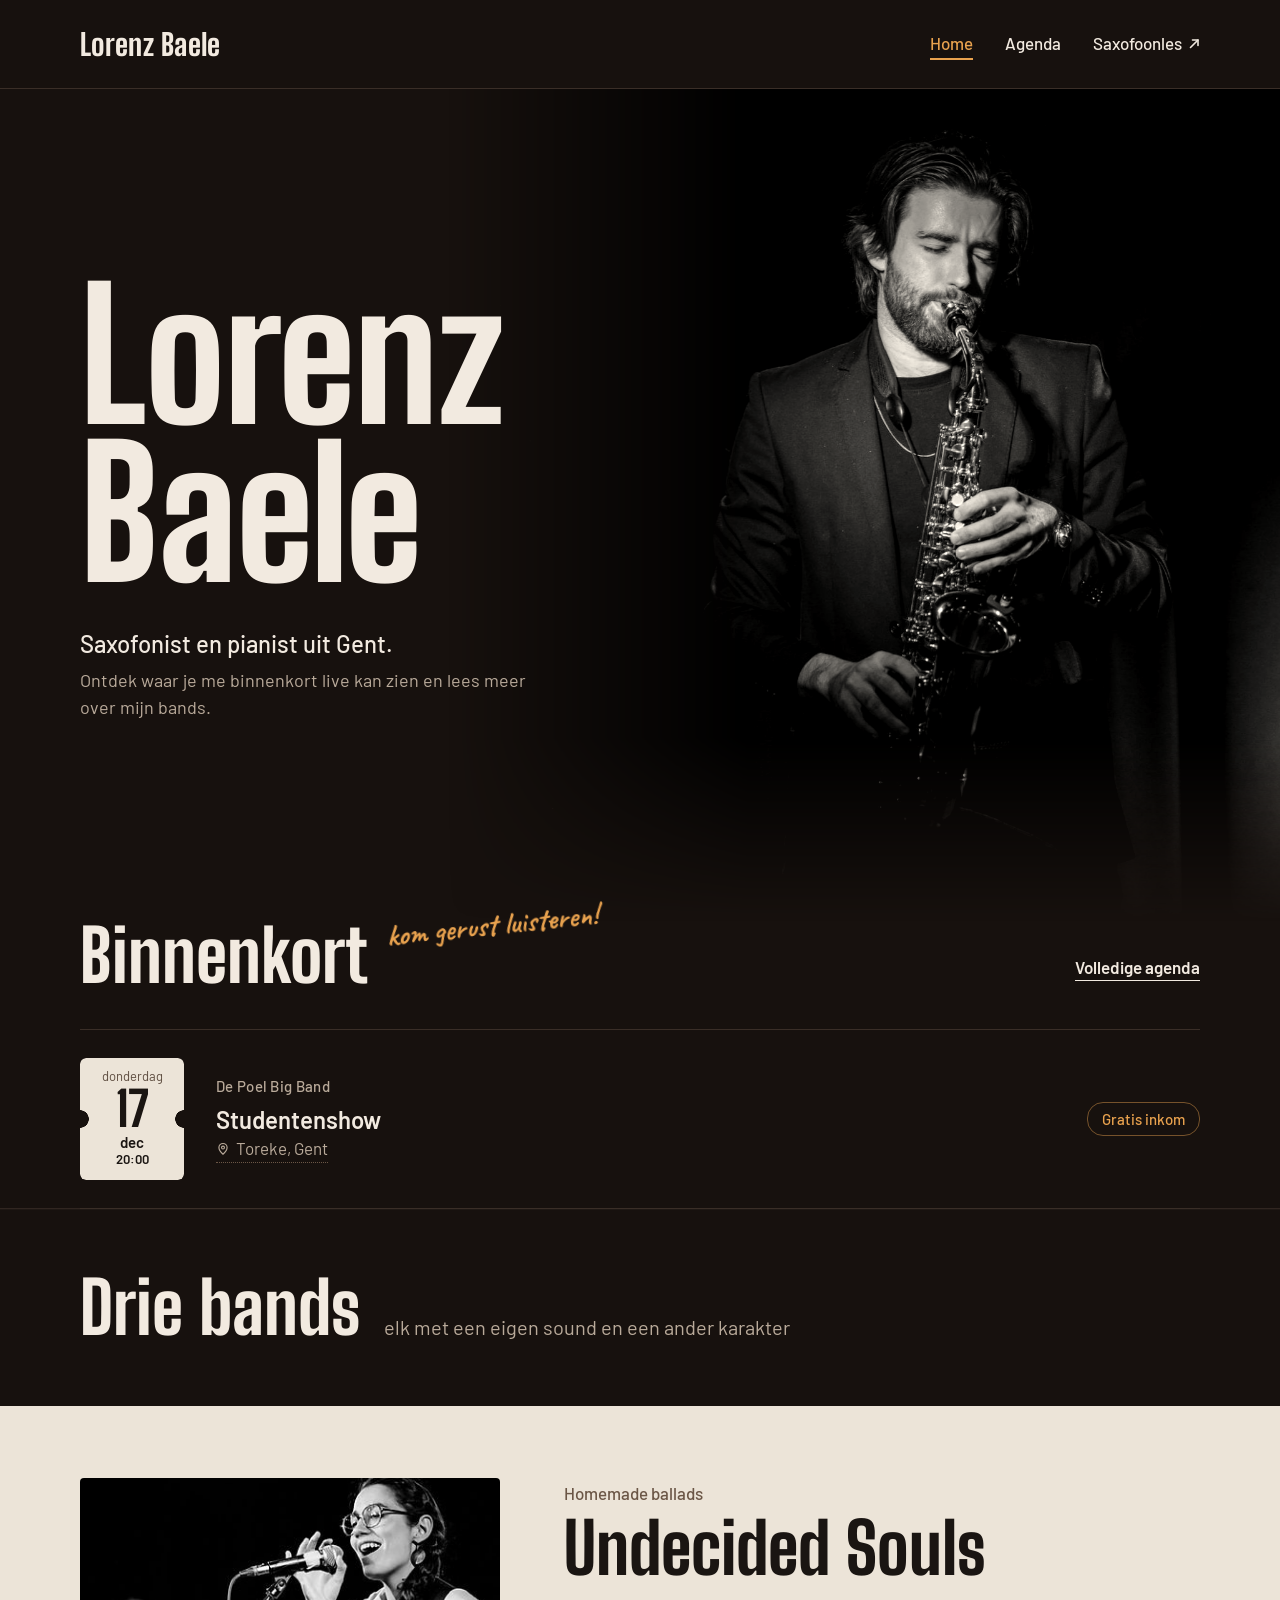
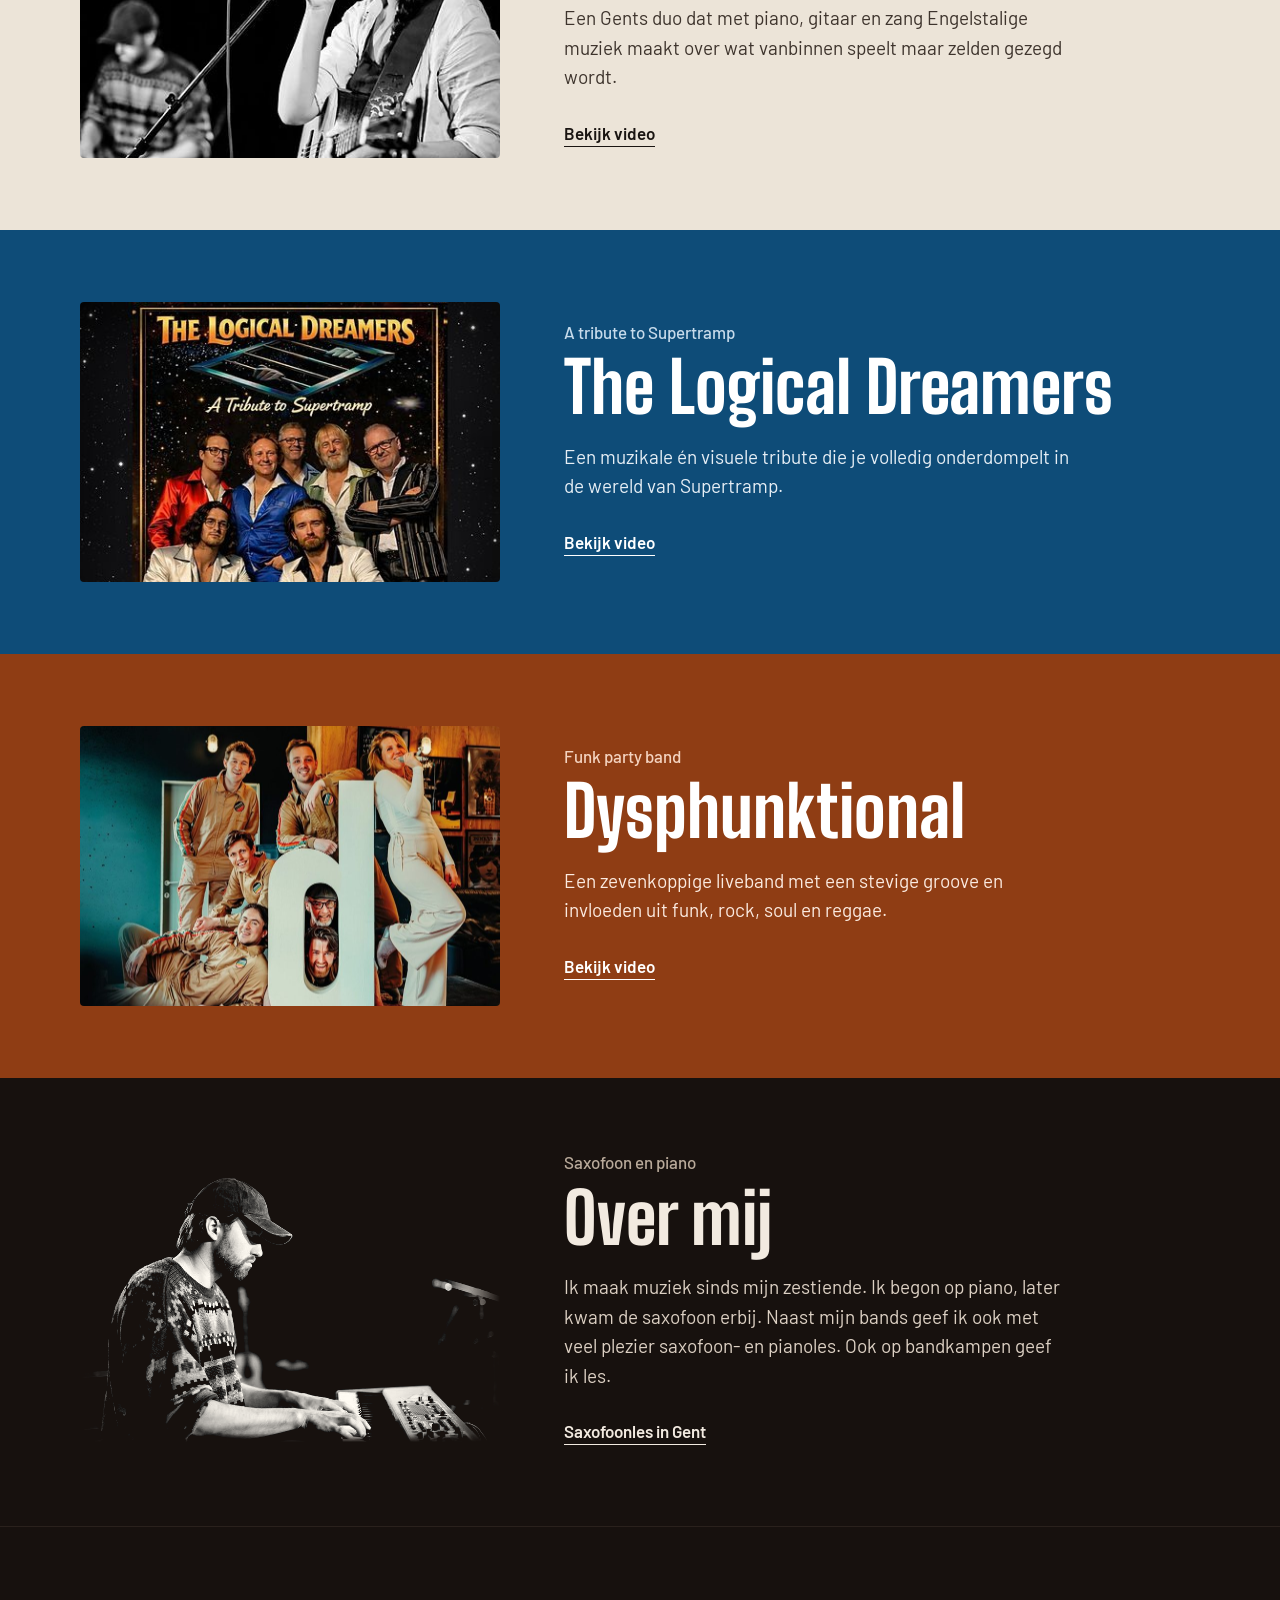
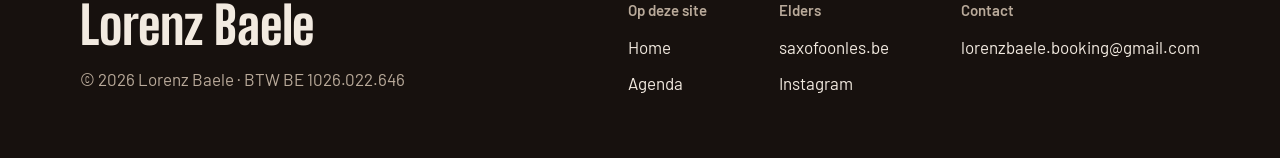
==== commit 90e271e3: "SEO structured data and gig events - Person and WebSite structured data on Home with the three bands" ====
--- a/index.html
+++ b/index.html
@@ -18,6 +18,43 @@
 <meta property="og:image:alt" content="Lorenz Baele speelt saxofoon">
 <meta name="twitter:card" content="summary_large_image">
 <meta name="theme-color" content="#17110E">
+<script type="application/ld+json">
+{
+  "@context": "https://schema.org",
+  "@graph": [
+    {
+      "@type": "WebSite",
+      "@id": "https://lorenzbaele.be/#website",
+      "url": "https://lorenzbaele.be/",
+      "name": "Lorenz Baele",
+      "inLanguage": "nl-BE",
+      "publisher": { "@id": "https://lorenzbaele.be/#lorenz" }
+    },
+    {
+      "@type": "Person",
+      "@id": "https://lorenzbaele.be/#lorenz",
+      "name": "Lorenz Baele",
+      "url": "https://lorenzbaele.be/",
+      "image": "https://lorenzbaele.be/img/hero.jpg",
+      "jobTitle": "Saxofonist en pianist",
+      "description": "Saxofonist en pianist uit Gent. Speelt live met Undecided Souls, The Logical Dreamers en Dysphunktional en geeft saxofoon- en pianoles.",
+      "email": "lorenzbaele.booking@gmail.com",
+      "address": {
+        "@type": "PostalAddress",
+        "addressLocality": "Gent",
+        "addressCountry": "BE"
+      },
+      "sameAs": ["https://www.instagram.com/lorenzbaele/"],
+      "memberOf": [
+        { "@type": "MusicGroup", "name": "Undecided Souls", "description": "Homemade ballads" },
+        { "@type": "MusicGroup", "name": "The Logical Dreamers", "description": "A tribute to Supertramp" },
+        { "@type": "MusicGroup", "name": "Dysphunktional", "description": "Funk party band" }
+      ]
+    }
+  ]
+}
+</script>
+<link rel="icon" href="favicon.ico" sizes="48x48">
 <link rel="icon" href="favicon.svg" type="image/svg+xml">
 <link rel="apple-touch-icon" href="img/apple-touch-icon.png">
 <link rel="preconnect" href="https://fonts.googleapis.com">
@@ -28,9 +65,9 @@
 <body>
 <header class="site-header">
 <nav class="wrap nav" aria-label="Hoofdmenu">
-<a class="brand" href="index.html">Lorenz Baele</a>
+<a class="brand" href="/">Lorenz Baele</a>
 <div class="nav-links">
-<a href="index.html" aria-current="page">Home</a>
+<a href="/" aria-current="page">Home</a>
 <a class="ul-link" href="agenda.html">Agenda</a>
 <a class="ul-link" href="https://saxofoonles.be">Saxofoonles<svg aria-hidden="true" width="12" height="12" viewBox="0 0 12 12" fill="none" stroke="currentColor" stroke-width="1.6" stroke-linecap="round" stroke-linejoin="round"><path d="M4.5 2H10v5.5"></path><path d="M10 2L2.5 9.5"></path></svg></a>
 </div>
@@ -40,7 +77,7 @@
 <main>
 <section class="hero" id="hero">
 <div class="hero-photo">
-<img class="hero-img" src="img/hero.jpg" alt="Lorenz speelt saxofoon op een donker podium" width="2000" height="1333" fetchpriority="high">
+<img class="hero-img" src="img/hero.jpg" alt="Lorenz Baele speelt saxofoon op een donker podium" width="2000" height="1333" fetchpriority="high">
 </div>
 <div class="spot" aria-hidden="true"></div>
 <div class="egg" aria-hidden="true">
@@ -51,8 +88,8 @@
 </div>
 <div class="wrap hero-text">
 <h1 class="hero-name"><span class="line"><span class="rise">Lorenz</span></span><span class="line"><span class="rise rise-2">Baele</span></span></h1>
-<p class="hero-lead hero-sub">Saxofonist en pianist uit Gent.</p>
-<p class="hero-intro hero-sub">Ontdek waar je me binnenkort live kan zien en lees meer over mijn bands.</p>
+<p class="hero-lead hero-sub"><span class="slide">Saxofonist en pianist uit Gent.</span></p>
+<p class="hero-intro hero-sub"><span class="slide">Ontdek waar je me binnenkort live kan zien en lees meer over mijn bands.</span></p>
 </div>
 </section>
 
@@ -65,6 +102,7 @@
 </div>
 <a class="cta" href="agenda.html">Volledige agenda</a>
 </div>
+<div class="loading" data-loading role="status" hidden><span class="spinner" aria-hidden="true"></span><span>Optredens laden…</span></div>
 <ul class="gigs" data-gigs="home" data-limit="3"></ul>
 <div class="empty" data-empty="none" hidden>
 <p class="empty-title">Er staan nog geen nieuwe optredens gepland.</p>
@@ -119,7 +157,7 @@
 
 <article class="strip strip--lb" id="over-mij">
 <div class="wrap strip-inner">
-<img class="strip-img img-lb" src="img/lorenz-piano.jpg" alt="Lorenz speelt piano op een podium" width="787" height="524" loading="lazy">
+<img class="strip-img img-lb" src="img/lorenz-piano.jpg" alt="Lorenz Baele speelt piano op een podium" width="787" height="524" loading="lazy">
 <div class="strip-text">
 <p class="tagline">Saxofoon en piano</p>
 <h2 class="strip-name">Over mij</h2>
@@ -140,7 +178,7 @@
 <div>
 <h2>Op deze site</h2>
 <ul>
-<li><a class="ul-link" href="index.html">Home</a></li>
+<li><a class="ul-link" href="/">Home</a></li>
 <li><a class="ul-link" href="agenda.html">Agenda</a></li>
 </ul>
 </div>
--- a/css/style.css
+++ b/css/style.css
@@ -118,6 +118,8 @@
 
 .hero-lead { margin: 32px 0 0; font-size: 24px; line-height: 1.4; font-weight: 500; max-width: 30ch; }
 .hero-intro { margin: 6px 0 0; font-size: 18px; color: var(--stof); max-width: 48ch; }
+.hero-sub { overflow: hidden; }
+.hero-sub .slide { display: block; }
 
 /* Spotlight en easter egg: alleen met een muis, zie js/site.js */
 .spot, .egg {
@@ -126,9 +128,19 @@
 }
 .spot {
   mix-blend-mode: screen;
-  -webkit-mask-image: linear-gradient(to bottom, #000 0%, #000 82%, transparent 100%);
-  mask-image: linear-gradient(to bottom, #000 0%, #000 82%, transparent 100%);
-  background: radial-gradient(380px circle at var(--lx, 50%) var(--ly, 62%), rgba(255, 206, 140, 0.24), rgba(255, 206, 140, 0.06) 45%, transparent 70%);
+  /* Het radiale masker houdt de korrel bij de lichtbundel */
+  -webkit-mask-image: radial-gradient(420px circle at var(--lx, 50%) var(--ly, 62%), #000 80%, transparent 100%), linear-gradient(to bottom, #000 0%, #000 82%, transparent 100%);
+  -webkit-mask-composite: source-in;
+  mask-image: radial-gradient(420px circle at var(--lx, 50%) var(--ly, 62%), #000 80%, transparent 100%), linear-gradient(to bottom, #000 0%, #000 82%, transparent 100%);
+  mask-composite: intersect;
+  /* Fijne korrel tegen strepen (banding), daaronder een lichtbundel die zacht naar nul afloopt */
+  background:
+    url("data:image/svg+xml,%3Csvg xmlns='http://www.w3.org/2000/svg' width='200' height='200'%3E%3Cfilter id='g'%3E%3CfeTurbulence type='fractalNoise' baseFrequency='.85' numOctaves='2' stitchTiles='stitch'/%3E%3CfeColorMatrix values='0 0 0 0 1 0 0 0 0 1 0 0 0 0 1 .05 0 0 0 -.021'/%3E%3C/filter%3E%3Crect width='200' height='200' filter='url(%23g)'/%3E%3C/svg%3E") 0 0 / 200px 200px,
+    radial-gradient(340px circle at var(--lx, 50%) var(--ly, 62%),
+      rgba(255, 206, 140, 0.24), rgba(255, 206, 140, 0.227) 10%, rgba(255, 206, 140, 0.193) 20%,
+      rgba(255, 206, 140, 0.146) 30%, rgba(255, 206, 140, 0.1) 40%, rgba(255, 206, 140, 0.061) 50%,
+      rgba(255, 206, 140, 0.033) 60%, rgba(255, 206, 140, 0.016) 70%, rgba(255, 206, 140, 0.007) 80%,
+      rgba(255, 206, 140, 0.003) 90%, rgba(255, 206, 140, 0) 100%);
 }
 .egg {
   -webkit-mask-image: radial-gradient(190px circle at var(--lx, 50%) var(--ly, 62%), #000 30%, transparent 100%);
@@ -167,6 +179,16 @@
 
 .home-gigs { padding-bottom: 48px; }
 
+/* De onderste lijn van Binnenkort loopt over de hele breedte van de pagina */
+.home-gigs .gigs, .home-gigs .empty, .home-gigs .loading { position: relative; }
+.home-gigs .gigs::after, .home-gigs .empty::after, .home-gigs .loading::after {
+  content: ''; position: absolute; left: 0; right: 0; bottom: -1px; height: 1px;
+  background: var(--lijn); pointer-events: none;
+  /* Een schaduw maakt de pagina niet breder, dus geen horizontaal scrollen */
+  box-shadow: 0 0 0 100vmax var(--lijn); clip-path: inset(0 -100vmax);
+}
+.home-gigs .gigs::after { bottom: 0; }
+
 .bands-head { padding: 16px 0 64px; }
 .inline-head { display: flex; flex-wrap: wrap; align-items: baseline; gap: 4px 24px; }
 .inline-head p { margin: 0; font-size: 20px; color: var(--stof); max-width: 44ch; }
@@ -178,7 +200,6 @@
 .gig {
   display: flex; flex-wrap: wrap; align-items: center; gap: 12px 32px;
   padding: 28px 0; border-bottom: 1px solid var(--lijn);
-  transition: transform 0.35s cubic-bezier(.2,.8,.2,1);
 }
 
 .stub {
@@ -200,6 +221,35 @@
 .gig-event { margin: 0; font-size: 24px; font-weight: 600; line-height: 1.3; }
 .gig-place { margin: 0; font-size: 17px; color: var(--stof); }
 
+/* De plaats, met een speldje ervoor, is de link naar de kaart.
+   Het ::after-vlak maakt hem groter om op te tikken zonder de opmaak te verschuiven */
+.gig-place-link {
+  position: relative;
+  display: inline-flex; align-items: center; gap: 6px; padding: 1px 0;
+  color: inherit; text-decoration: none; border-bottom: 1px dotted #6B5646;
+  transition: color 0.3s, border-color 0.3s;
+}
+.gig-place-link svg { flex: none; }
+.gig-place-link::after { content: ''; position: absolute; inset: -10px -6px; }
+.gig-place-link:hover { color: var(--lamp); border-bottom-color: var(--lamp); }
+
+/* Rechts op de kaart: de ticketknop, of een label voor privéfeest of gratis inkom */
+.gig-action { flex: none; margin: 0; display: flex; align-items: center; }
+.gig-btn {
+  display: inline-flex; align-items: center; gap: 8px;
+  min-height: 44px; padding: 0 18px; border-radius: 2px; border: 1px solid transparent;
+  font-size: 16px; font-weight: 600; text-decoration: none; white-space: nowrap;
+  transition: background-color 0.3s, border-color 0.3s, color 0.3s;
+}
+.gig-btn--ticket { background: var(--papier); border-color: var(--papier); color: var(--nacht); }
+.gig-btn--ticket:hover { background: var(--lamp); border-color: var(--lamp); color: var(--nacht); }
+.gig-note {
+  display: inline-block; padding: 6px 14px;
+  border: 1px solid #4A3C33; border-radius: 16px;
+  font-size: 15px; font-weight: 500; line-height: 1.35; color: var(--stof);
+}
+.gig-note--free { color: var(--lamp); border-color: rgba(233, 162, 78, 0.45); }
+
 .band-tag {
   margin: 0; flex: 0 1 240px;
   display: flex; align-items: center; gap: 10px;
@@ -208,8 +258,15 @@
 .band-tag .sw { flex: none; width: 14px; height: 14px; border-radius: 2px; background: var(--c, transparent); transition: width 0.35s cubic-bezier(.2,.8,.2,1); }
 .band-tag--other { color: var(--stof); }
 
-.gig:hover { transform: translateX(14px); }
-.gig:hover .sw { width: 36px; }
+/* Bij komende optredens staat de band klein boven de titel */
+.gig .band-tag { width: fit-content; margin: 0 0 6px; font-size: 15px; gap: 8px; letter-spacing: 0.02em; }
+.gig .band-tag .sw { width: 12px; height: 12px; }
+.gig .band-tag--other .sw { display: none; }
+
+/* Bij hover springt alleen de band even op; een ander project blijft stil staan */
+.gig .band-tag:not(.band-tag--other) { transition: transform 0.35s cubic-bezier(.34,1.56,.64,1); }
+.gig:hover .band-tag:not(.band-tag--other) { transform: translateY(-4px); }
+.gig:hover .band-tag:not(.band-tag--other) .sw { width: 28px; }
 
 .empty {
   padding: 40px 0;
@@ -217,6 +274,28 @@
 }
 .empty-title { margin: 0; font-size: 24px; font-weight: 600; line-height: 1.3; }
 .empty-text { margin: 8px 0 0; font-size: 17px; color: var(--stof); max-width: 52ch; }
+
+/* Laden: een draaiende plaat. Verschijnt pas na een fractie zodat hij niet flitst bij snel laden */
+.loading {
+  display: flex; align-items: center; gap: 16px;
+  padding: 40px 0; font-size: 17px; color: var(--stof);
+  border-top: 1px solid var(--lijn); border-bottom: 1px solid var(--lijn);
+  animation: lb-fade-in 0.3s 0.2s ease both;
+}
+.loading[hidden] { display: none; }
+
+.spinner {
+  flex: none; width: 44px; height: 44px; border-radius: 50%;
+  background:
+    radial-gradient(circle, var(--nacht) 0 2px, var(--lamp) 2.5px 9px, transparent 9.5px),
+    conic-gradient(transparent 0 30deg, rgba(255, 238, 214, 0.3) 55deg, transparent 80deg 210deg, rgba(255, 238, 214, 0.3) 235deg, transparent 260deg),
+    repeating-radial-gradient(circle, #3A2E27 0 1px, #110C0A 1.5px 3px);
+  box-shadow: 0 0 0 1px var(--lijn);
+  animation: lb-spin 1.4s linear infinite;
+}
+
+@keyframes lb-spin { to { transform: rotate(360deg); } }
+@keyframes lb-fade-in { from { opacity: 0; } to { opacity: 1; } }
 
 /* ---------- Band-stroken ---------- */
 
@@ -313,7 +392,7 @@
 }
 .h2-sm.muted { color: var(--stof); margin-top: 112px; }
 
-.agenda .gigs, .agenda .empty { margin-top: 16px; }
+.agenda .gigs, .agenda .empty, .agenda .loading { margin-top: 16px; }
 .band-note { margin: 16px 0 0; font-size: 20px; color: var(--stof); max-width: 44ch; }
 
 .year-toggle {
@@ -364,10 +443,13 @@
 /* ---------- Beweging bij het laden en scrollen ---------- */
 
 @media (prefers-reduced-motion: no-preference) {
-  .hero-name .rise { animation: lb-rise 1.1s cubic-bezier(.2,.8,.2,1) both; }
-  .hero-name .rise-2 { animation-delay: 0.14s; }
-  .hero-sub { animation: lb-fade 0.9s 0.6s ease both; }
-  .hero-img { animation: lb-photo 1.8s cubic-bezier(.2,.8,.2,1) both; }
+  /* Titel en subtekst starten verspringend maar landen samen rond 0,9s.
+     De titel staat zichtbaar stil na ~65% van zijn animatie, de subtekst (die verder schuift) pas na ~95%. */
+  .hero-name .rise { animation: lb-rise 1.3s cubic-bezier(.2,.8,.2,1) both; }
+  .hero-name .rise-2 { animation-duration: 1s; animation-delay: 0.2s; }
+  .hero-sub .slide { animation: lb-slide 0.9s cubic-bezier(.3,.6,.55,.95) both; }
+  .hero-intro .slide { animation-duration: 0.7s; animation-delay: 0.2s; }
+  .hero-img { animation: lb-photo 2.5s cubic-bezier(.2,.8,.2,1) both; }
 
   @supports (animation-timeline: view()) {
     .hero-photo { animation: lb-sink linear both; animation-timeline: view(); animation-range: exit 0% exit 100%; }
@@ -376,14 +458,15 @@
 }
 
 @keyframes lb-rise { from { transform: translateY(108%); } to { transform: none; } }
-@keyframes lb-fade { from { opacity: 0; transform: translateY(14px); } to { opacity: 1; transform: none; } }
+@keyframes lb-slide { from { transform: translateX(-105%); } to { transform: none; } }
 @keyframes lb-photo { from { opacity: 0; scale: 1.1; } to { opacity: 1; scale: 1; } }
 @keyframes lb-sink { to { transform: translateY(22%) scale(1.08); } }
 @keyframes lb-drift { to { transform: translateY(-60%); opacity: 0; } }
 
 @media (prefers-reduced-motion: reduce) {
-  .gig, .strip-img, .ul-link, .cta, .band-tag .sw { transition: none; }
-  .gig:hover, .strip-img:hover { transform: none; animation: none; }
+  .gig .band-tag:not(.band-tag--other), .strip-img, .ul-link, .cta, .band-tag .sw { transition: none; }
+  .gig:hover .band-tag:not(.band-tag--other), .strip-img:hover { transform: none; animation: none; }
+  .spinner { animation-duration: 4s; }
 }
 
 /* ---------- Kleine schermen ---------- */
@@ -402,11 +485,21 @@
   .spot, .egg { display: none; }
 
   .home-gigs { padding-top: 24px; }
-  .gig { padding: 22px 0; gap: 12px 20px; }
-  .gig-info { flex-basis: 180px; }
+  /* Smal: de tekst en de ticketknop staan samen naast het ticket, verticaal gecentreerd.
+     De lege rijen boven en onder vangen de rest van de hoogte op, zodat er geen gat valt */
+  .gig {
+    display: grid; grid-template-columns: 104px minmax(0, 1fr); grid-template-rows: 1fr auto auto 1fr;
+    gap: 0 20px; padding: 22px 0;
+  }
+  .stub { grid-row: 1 / -1; align-self: center; }
+  .gig-info { grid-column: 2; grid-row: 2; }
   .gig-event { font-size: 21px; }
-  .gig:hover { transform: none; }
+  .gig-action { grid-column: 2; grid-row: 3; margin-top: 12px; }
+  .gig-btn { padding: 0 14px; font-size: 15px; gap: 6px; }
+  .gig-note { padding: 5px 12px; font-size: 14px; }
   .band-tag { flex-basis: 100%; }
+  /* Onder elkaar lijnt een ander project (zonder kleurblokje) gewoon links uit */
+  .band-tag--other .sw { display: none; }
   .past-date { flex-basis: 100%; }
   .past-row .band-tag { flex-basis: 100%; }
 
